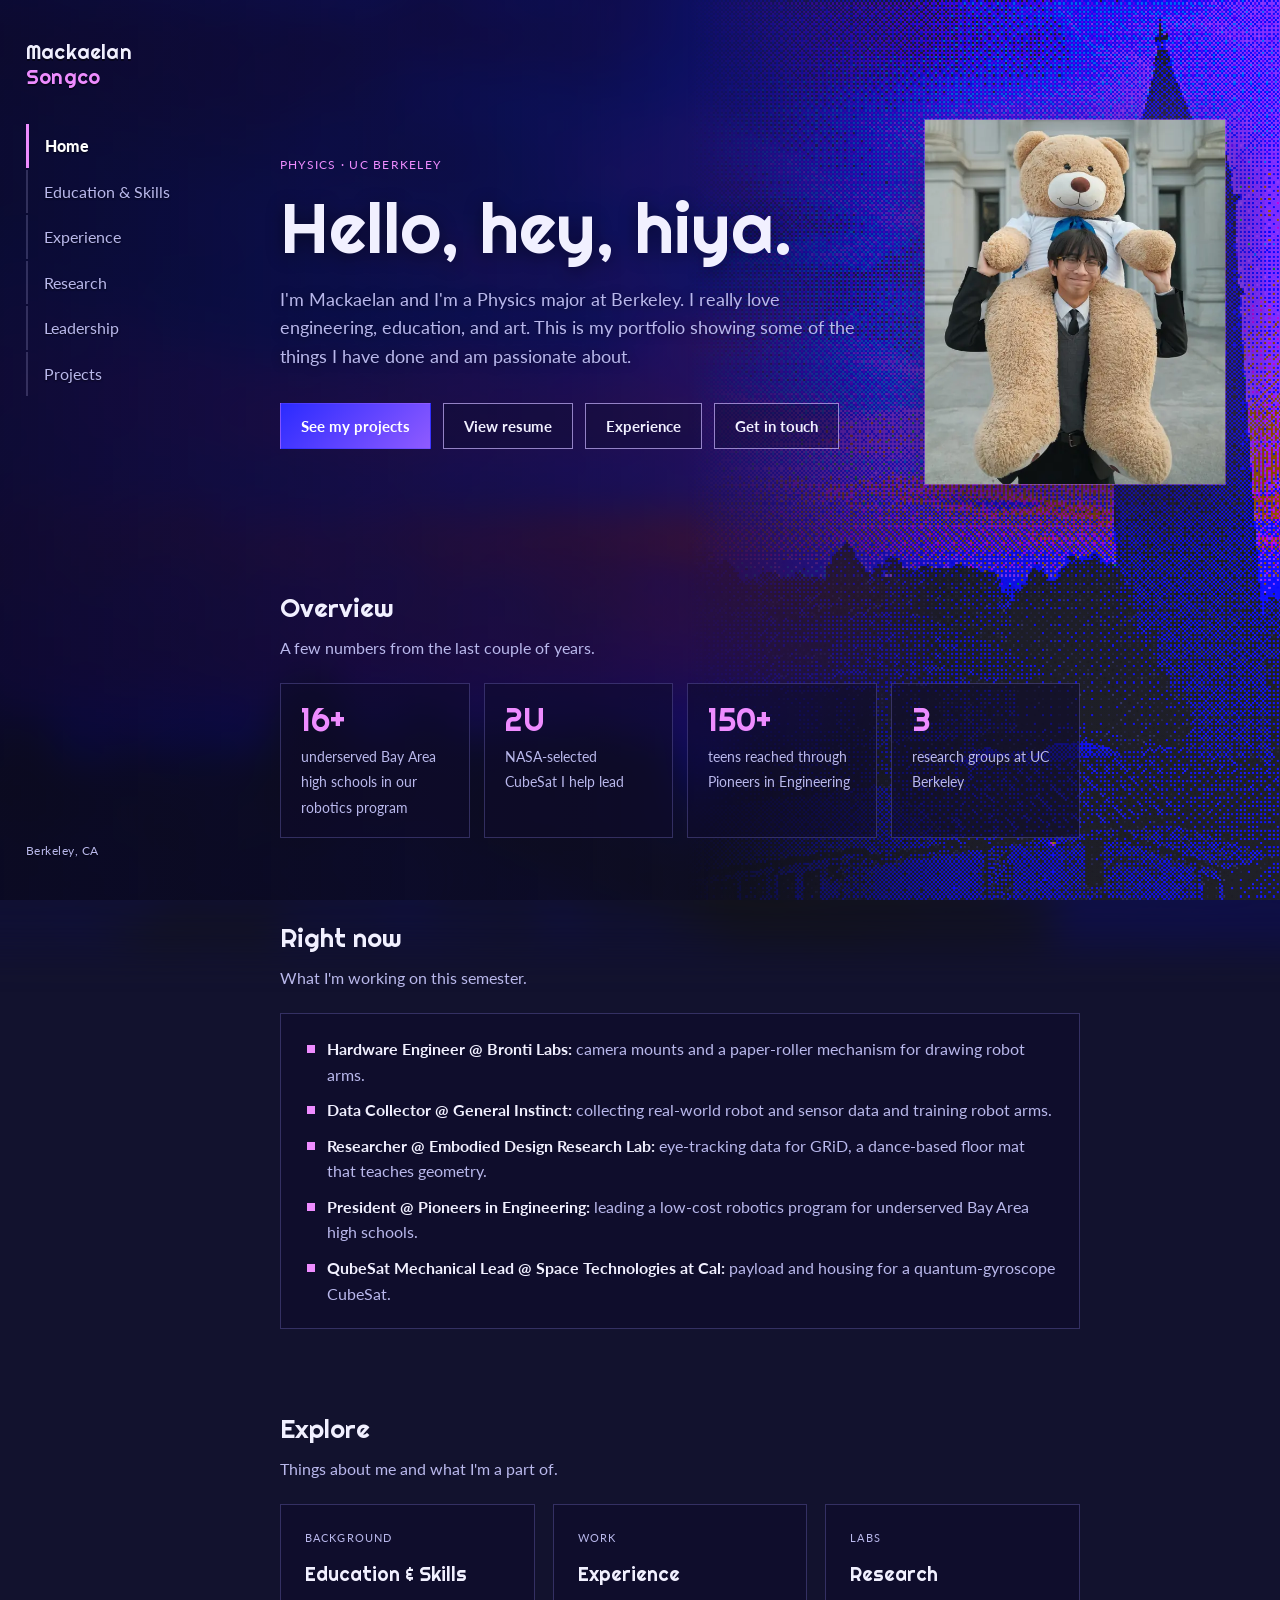
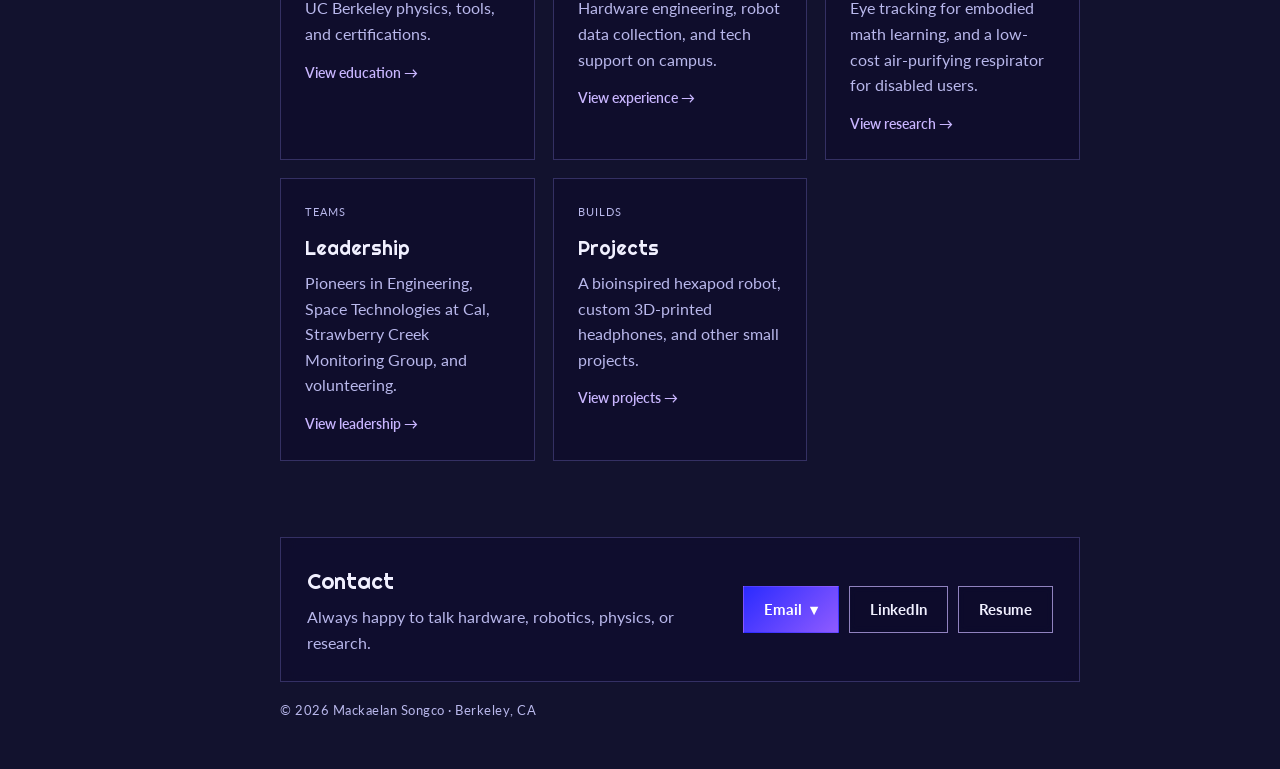
==== index.html @ 16d24477 "Update headings and content for clarity" ====
<!DOCTYPE html>
<html lang="en">
<head>
<meta charset="utf-8">
<meta name="viewport" content="width=device-width, initial-scale=1">
<link rel="icon" type="image/png" href="favicon.png">
<title>Mackaelan Songco · Physics @ UC Berkeley</title>
<meta name="description" content="Mackaelan Songco: physics student at UC Berkeley building robots, satellites, and sensors.">
<link rel="preconnect" href="https://fonts.googleapis.com">
<link rel="preconnect" href="https://fonts.gstatic.com" crossorigin>
<link href="https://fonts.googleapis.com/css2?family=Righteous&family=Lato:ital,wght@0,400;0,700;0,900;1,400&display=swap" rel="stylesheet">
<link rel="stylesheet" href="style.css">
</head>
<body>

<nav class="sidebar" aria-label="Main">
  <a class="brand" href="index.html">Mackaelan <span>Songco</span></a>
  <ul>
    <li><a href="index.html" aria-current="page">Home</a></li>
    <li><a href="education.html">Education & Skills</a></li>
    <li><a href="experience.html">Experience</a></li>
    <li><a href="research.html">Research</a></li>
    <li><a href="leadership.html">Leadership</a></li>
    <li><a href="projects.html">Projects</a></li>
  </ul>
  <p class="side-foot">Berkeley, CA</p>
</nav>

<div class="page">
<main>
  <header class="page-head hero">
    <div class="wrap hero-grid">
      <div class="hero-text">
      <p class="eyebrow">Physics · UC Berkeley</p>
      <h1>Hello, hey, hiya.</h1>
      <p class="lede">
        I'm Mackaelan and I'm a Physics major at Berkeley. I really love engineering, education, and art.
        This is my portfolio showing some of the things I have done and am passionate about.
      </p>
      <div class="btns">
        <a class="btn primary" href="projects.html">See my projects</a>
        <a class="btn" href="Mackaelan%20Songco%20Resume.pdf" data-open-resume>View resume</a>
        <a class="btn" href="experience.html">Experience</a>
        <a class="btn" href="#contact">Get in touch</a>
      </div>
      </div>
      <figure class="hero-photo"><img src="portrait.webp" alt="Mackaelan holding up a giant teddy bear on their shoulders in front of a campus building" width="560" height="680" onerror="this.parentElement.hidden = true"></figure>
    </div>
  </header>

  <section class="block">
    <div class="wrap">
      <h2>Overview</h2>
      <p class="sub">A few numbers from the last couple of years.</p>
      <div class="stats">
        <div class="stat"><b>16+</b><span>underserved Bay Area high schools in our robotics program</span></div>
        <div class="stat"><b>2U</b><span>NASA-selected CubeSat I help lead</span></div>
        <div class="stat"><b>150+</b><span>teens reached through Pioneers in Engineering</span></div>
        <div class="stat"><b>3</b><span>research groups at UC Berkeley</span></div>
      </div>
    </div>
  </section>

  <section class="block">
    <div class="wrap">
      <h2>Right now</h2>
      <p class="sub">What I'm working on this semester.</p>
      <div class="card now-box">
      <ul class="now">
        <li><strong>Hardware Engineer @ Bronti Labs:</strong> <span>camera mounts and a paper-roller mechanism for drawing robot arms.</span></li>
        <li><strong>Data Collector @ General Instinct:</strong> <span>collecting real-world robot and sensor data and training robot arms.</span></li>
        <li><strong>Researcher @ Embodied Design Research Lab:</strong> <span>eye-tracking data for GRiD, a dance-based floor mat that teaches geometry.</span></li>
        <li><strong>President @ Pioneers in Engineering:</strong> <span>leading a low-cost robotics program for underserved Bay Area high schools.</span></li>
        <li><strong>QubeSat Mechanical Lead @ Space Technologies at Cal:</strong> <span>payload and housing for a quantum-gyroscope CubeSat.</span></li>
      </ul>
      </div>
    </div>
  </section>

  <section class="block">
    <div class="wrap">
      <h2>Explore</h2>
      <p class="sub">Things about me and what I'm a part of.</p>
      <div class="grid">
        <a class="card" href="education.html">
          <p class="kicker">Background</p>
          <h3>Education &amp; Skills</h3>
          <p>UC Berkeley physics, tools, and certifications.</p>
          <span class="go">View education →</span>
        </a>
        <a class="card" href="experience.html">
          <p class="kicker">Work</p>
          <h3>Experience</h3>
          <p>Hardware engineering, robot data collection, and tech support on campus.</p>
          <span class="go">View experience →</span>
        </a>
        <a class="card" href="research.html">
          <p class="kicker">Labs</p>
          <h3>Research</h3>
          <p>Eye tracking for embodied math learning, and a low-cost air-purifying respirator for disabled users.</p>
          <span class="go">View research →</span>
        </a>
        <a class="card" href="leadership.html">
          <p class="kicker">Teams</p>
          <h3>Leadership</h3>
          <p>Pioneers in Engineering, Space Technologies at Cal, Strawberry Creek Monitoring Group, and volunteering.</p>
          <span class="go">View leadership →</span>
        </a>
        <a class="card" href="projects.html">
          <p class="kicker">Builds</p>
          <h3>Projects</h3>
          <p>A bioinspired hexapod robot, custom 3D-printed headphones, and other small projects.</p>
          <span class="go">View projects →</span>
        </a>
      </div>
    </div>
  </section>
</main>


<footer id="contact">
  <div class="wrap">
    <div class="card contact-card">
      <div>
        <h2>Contact</h2>
        <p class="sub">Always happy to talk hardware, robotics, physics, or research.</p>
      </div>
      <div class="links">
        <details class="email-box">
          <summary class="btn primary">Email</summary>
          <div class="email-list">
            <a href="mailto:mackaelansongco@berkeley.edu">mackaelansongco@berkeley.edu</a>
            <a href="mailto:mackaelansongco@gmail.com">mackaelansongco@gmail.com</a>
          </div>
        </details>
        <a class="btn" href="https://www.linkedin.com/in/mackaelan-songco-5a1137248/">LinkedIn</a>
        <a class="btn" href="Mackaelan%20Songco%20Resume.pdf" data-open-resume>Resume</a>
      </div>
    </div>
    <p class="small">© <span class="yr">2026</span> Mackaelan Songco · Berkeley, CA</p>
  </div>
</footer>
<script>
document.querySelectorAll('.yr').forEach(e => e.textContent = new Date().getFullYear());
document.addEventListener('click', e => { const d = document.querySelector('.email-box'); if (d && d.open && !d.contains(e.target)) d.open = false; });
</script>
<dialog class="project-dialog resume-dialog" id="dlg-resume" aria-labelledby="dlg-resume-title">
  <div class="resume-head">
    <h3 id="dlg-resume-title">Resume</h3>
    <div class="resume-actions">
      <a class="btn" href="Mackaelan%20Songco%20Resume.pdf" download>Download</a>
      <a class="btn" href="Mackaelan%20Songco%20Resume.pdf" target="_blank" rel="noopener">Open in new tab ↗</a>
    </div>
  </div>
  <button class="dlg-close" type="button" aria-label="Close">✕</button>
  <div class="resume-frame"><iframe title="Mackaelan Songco's resume" data-src="Mackaelan%20Songco%20Resume.pdf#view=FitH&amp;navpanes=0"></iframe></div>
</dialog>
<script>
(() => {
  const d = document.getElementById('dlg-resume'); if (!d) return;
  const frame = d.querySelector('iframe');
  const close = () => {
    if (!d.open || d.classList.contains('anim-out')) return;
    d.classList.remove('anim-in'); d.classList.add('anim-out');
    setTimeout(() => { d.classList.remove('anim-out'); d.close(); }, 250);
  };
  document.querySelectorAll('[data-open-resume]').forEach(btn => btn.addEventListener('click', e => {
    e.preventDefault();
    const r = btn.getBoundingClientRect();
    d.style.setProperty('--dx', `${r.left + r.width / 2 - innerWidth / 2}px`);
    d.style.setProperty('--dy', `${r.top + r.height / 2 - innerHeight / 2}px`);
    if (!frame.getAttribute('src')) frame.src = frame.dataset.src;
    d.classList.remove('anim-out'); d.classList.add('anim-in'); d.showModal();
  }));
  d.querySelector('.dlg-close').addEventListener('click', close);
  d.addEventListener('click', e => { if (e.target === d) close(); });
  d.addEventListener('cancel', e => { e.preventDefault(); close(); });
})();
</script>
</div>
<script src="cursor.js" defer></script>
</body>
</html>
---- style.css ----
/* Theme drawn from the dithered Campanile-at-dusk background:
   electric blue sky, violet haze, a thin magenta/orange sunset band, near-black silhouettes. */
:root {
  --night: #12122e;
  --ink: #f1f0ff;
  --ink-soft: #b9b8ec;
  --blue: #2b2bff;
  --sky: #2f8cff;
  --violet: #8f5bff;
  --magenta: #bb00dd;
  --sunset: #ee8cff;
  --glass: rgba(14, 12, 44, .58);
  --glass-strong: rgba(14, 12, 44, .78);
  --line: rgba(160, 150, 255, .26);
  --radius: 14px;
  --sidebar: 240px;
  --display: "Righteous", "Trebuchet MS", sans-serif;
  --sans: "Lato", -apple-system, BlinkMacSystemFont, "Segoe UI", Roboto, Helvetica, Arial, sans-serif;
  --pixel: var(--sans);
  --mono: var(--sans);
  color-scheme: dark;
}
* { box-sizing: border-box; }
html { scroll-behavior: smooth; }
body {
  margin: 0;
  font-family: var(--sans);
  color: var(--ink);
  background: var(--night);
  line-height: 1.6;
  -webkit-font-smoothing: antialiased;
  min-height: 100vh;
}

/* Fixed background, in three layers:
   1) html::before  – the image stretched to cover, blurred and dimmed, so wide screens stay on-theme
   2) body::before  – the full image at full height on the right, fading in from the left (whole tower + sunset visible)
   3) body::after   – a left-side shade so text stays readable */
html::before, body::before, body::after {
  content: ""; position: fixed; inset: 0; pointer-events: none;
}
html::before {
  z-index: -3;
  background: url("Background.png") center / cover no-repeat,
              linear-gradient(180deg, #3a1fd9 0%, #2424ff 45%, #7b3cff 62%, #c0398f 70%, #1c1c3a 78%, #14142e 100%);
  filter: blur(18px) brightness(.55) saturate(1.1);
  transform: scale(1.1);
}
body::before {
  z-index: -2;
  background: url("Background.png") right center / auto 100% no-repeat;
  image-rendering: pixelated;
  -webkit-mask-image: linear-gradient(90deg, transparent 0, transparent calc(100% - 100vh * .658), #000 calc(100% - 100vh * .658 + 260px));
          mask-image: linear-gradient(90deg, transparent 0, transparent calc(100% - 100vh * .658), #000 calc(100% - 100vh * .658 + 260px));
}
body::after {
  z-index: -1;
  background: linear-gradient(90deg, rgba(10, 9, 32, .82) 0%, rgba(10, 9, 32, .55) 45%, rgba(10, 9, 32, .12) 78%, rgba(10, 9, 32, 0) 100%);
}

a { color: #c9b6ff; text-underline-offset: 3px; }
a:hover { color: var(--sunset); }
::selection { background: var(--violet); color: #fff; }

/* ---------- Vertical, transparent sidebar ---------- */
.sidebar {
  position: fixed; top: 0; left: 0; bottom: 0; width: var(--sidebar);
  padding: 40px 26px 28px;
  display: flex; flex-direction: column; gap: 34px;
  background: transparent;
  z-index: 10;
}
.brand {
  font-family: var(--display); font-size: 1.25rem; line-height: 1.25; letter-spacing: .01em;
  color: var(--ink); text-decoration: none; text-shadow: 0 2px 0 rgba(0,0,0,.45);
}
.brand span { display: block; color: var(--sunset); }
.sidebar ul { list-style: none; margin: 0; padding: 0; display: flex; flex-direction: column; gap: 2px; }
.sidebar ul a {
  position: relative; display: block; padding: 9px 12px 9px 16px;
  color: var(--ink-soft); text-decoration: none; font-family: var(--sans); font-size: 1rem; font-weight: 400;
  border-left: 2px solid rgba(185, 184, 236, .22);
  transition: color .15s ease, border-color .15s ease, padding-left .15s ease;
  text-shadow: 0 1px 2px rgba(0,0,0,.6);
}
.sidebar ul a:hover { color: var(--ink); border-left-color: var(--violet); padding-left: 20px; }
.sidebar ul a[aria-current="page"] { color: #fff; border-left: 3px solid var(--sunset); font-weight: 900; }
.sidebar .side-foot { margin-top: auto; font-family: var(--pixel); font-size: .72rem; color: var(--ink-soft); letter-spacing: .04em; text-shadow: 0 1px 2px rgba(0,0,0,.6); }

.page { margin-left: var(--sidebar); }
.wrap { max-width: 880px; padding: 0 40px; }

@media (max-width: 860px) {
  .sidebar { position: static; width: auto; padding: 22px 20px 6px; gap: 14px; }
  .sidebar ul { flex-direction: row; overflow-x: auto; scrollbar-width: none; gap: 4px; }
  .sidebar ul::-webkit-scrollbar { display: none; }
  .sidebar ul a { white-space: nowrap; border-left: 0; border-bottom: 2px solid rgba(185, 184, 236, .22); padding: 6px 10px; }
  .sidebar ul a:hover { padding-left: 10px; border-bottom-color: var(--violet); }
  .sidebar ul a[aria-current="page"] { border-left: 0; border-bottom: 3px solid var(--sunset); }
  .sidebar .side-foot { display: none; }
  .brand span { display: inline; }
  .page { margin-left: 0; }
  .wrap { padding: 0 20px; }
  body::after { background: linear-gradient(180deg, rgba(10, 9, 32, .72), rgba(10, 9, 32, .5)); }
  body::before { -webkit-mask-image: none; mask-image: none; }
}

/* ---------- Headings ---------- */
.page-head { padding: 84px 0 36px; }
.eyebrow { font-family: var(--pixel); font-size: .78rem; letter-spacing: .1em; text-transform: uppercase; color: var(--sunset); margin: 0 0 14px; }
h1 { font-family: var(--display); font-weight: 400; font-size: clamp(2.3rem, 5.5vw, 3.6rem); line-height: 1.1; letter-spacing: 0; margin: 0 0 18px; text-shadow: 0 3px 18px rgba(0,0,0,.45); }
h2 { font-family: var(--display); font-weight: 400; font-size: 1.6rem; letter-spacing: 0; margin: 0 0 6px; }
.lede { font-size: 1.12rem; color: var(--ink-soft); max-width: 58ch; margin: 0; text-shadow: 0 1px 8px rgba(0,0,0,.5); }
.sub { color: var(--ink-soft); margin: 0 0 22px; }

.hero { padding: 120px 0 64px; }
.hero h1 { font-size: clamp(2.6rem, 6.5vw, 4.4rem); max-width: 14ch; }
.hero .lede { margin-bottom: 32px; }

/* ---------- Buttons ---------- */
.btns { display: flex; flex-wrap: wrap; gap: 12px; }
.btn {
  display: inline-block; padding: 10px 20px; border-radius: 999px;
  font-family: var(--sans); font-weight: 700; font-size: .95rem; text-decoration: none;
  border: 1.5px solid rgba(201, 182, 255, .7); color: var(--ink);
  background: rgba(14, 12, 44, .35); backdrop-filter: blur(4px);
  transition: background .15s ease, border-color .15s ease, color .15s ease;
}
.btn:hover { border-color: var(--sunset); color: #fff; background: rgba(238, 140, 255, .16); }
.btn.primary { background: linear-gradient(135deg, var(--blue), var(--violet)); border-color: transparent; color: #fff; }
.btn.primary:hover { background: linear-gradient(135deg, var(--violet), var(--magenta)); color: #fff; }

section.block { padding: 40px 0; }

/* ---------- Glass cards ---------- */
.grid { display: grid; gap: 18px; grid-template-columns: repeat(auto-fit, minmax(240px, 1fr)); }
.card, .entry, .stat, .courses li {
  background: var(--glass);
  border: 1px solid var(--line);
  border-radius: var(--radius);
  backdrop-filter: blur(8px) saturate(120%);
  -webkit-backdrop-filter: blur(8px) saturate(120%);
}
.card { padding: 24px; transition: transform .2s ease, border-color .2s ease, background .2s ease; }
a.card { display: block; color: inherit; text-decoration: none; }
a.card:hover { transform: translateY(-3px); border-color: rgba(238, 140, 255, .6); background: var(--glass-strong); color: inherit; }
a.card .go { color: #c9b6ff; font-weight: 600; font-size: .9rem; }
a.card:hover .go { color: var(--sunset); }
.card h3 { margin: 0 0 6px; font-family: var(--display); font-weight: 400; font-size: 1.2rem; }
.card p { margin: 0 0 12px; color: var(--ink-soft); }
.kicker { font-family: var(--pixel); font-size: .7rem; letter-spacing: .1em; text-transform: uppercase; color: var(--sky); margin: 0 0 10px; }

/* ---------- Entries ---------- */
.entries { display: grid; gap: 18px; }
.entry { padding: 24px 26px; border-left: 3px solid var(--violet); }
.entry:hover { border-left-color: var(--sunset); }
.entry-head { display: flex; flex-wrap: wrap; justify-content: space-between; gap: 4px 16px; align-items: baseline; }
.entry h3 { margin: 0; font-family: var(--display); font-weight: 400; font-size: 1.22rem; }
.entry h3 .org { font-family: var(--display); font-weight: 400; }
.entry .org { color: #c9b6ff; font-weight: 600; }
.entry .when { font-family: var(--mono); font-size: .78rem; color: var(--ink-soft); white-space: nowrap; }
.entry .where { font-size: .9rem; color: var(--ink-soft); margin: 2px 0 12px; }
.entry ul.points { margin: 0 0 14px; padding-left: 20px; }
.entry ul.points li { margin: 4px 0; }
.entry ul.points li::marker { color: var(--sunset); }
.badge { display: inline-block; font-family: var(--pixel); font-size: .62rem; letter-spacing: .06em; padding: 3px 8px; border-radius: 999px; background: var(--sunset); color: #1b0f2e; margin-left: 8px; vertical-align: middle; }
.tags { display: flex; flex-wrap: wrap; gap: 8px; list-style: none; padding: 0; margin: 0; }
.tags li { background: rgba(43, 43, 255, .28); border: 1px solid rgba(47, 140, 255, .35); color: var(--ink); font-size: .76rem; padding: 3px 10px; border-radius: 999px; }

/* ---------- Projects ---------- */
.project { display: grid; grid-template-columns: 1fr 1.2fr; gap: 26px; align-items: center; }
.project svg { width: 100%; height: auto; border-radius: 10px; display: block; image-rendering: pixelated; }
.project ul.points li::marker { color: var(--sunset); }
@media (max-width: 1100px) { .project { grid-template-columns: 1fr; } }

/* ---------- Lists ---------- */
.now { list-style: none; padding: 0; margin: 0; display: grid; gap: 10px; }
.now li { position: relative; padding-left: 22px; }
.now li::before { content: ""; position: absolute; left: 2px; top: .55em; width: 8px; height: 8px; background: var(--sunset); }
.now strong { color: var(--ink); }
.now span { color: var(--ink-soft); }
.now-box { padding: 22px 24px; }

.courses { list-style: none; padding: 0; margin: 0; display: grid; gap: 12px; }
.courses li { display: grid; grid-template-columns: 110px 1fr auto; gap: 16px; align-items: baseline; padding: 14px 20px; border-radius: var(--radius); }
.courses .code { font-family: var(--mono); color: var(--sunset); font-weight: 600; }
.courses .term { font-family: var(--mono); font-size: .78rem; color: var(--ink-soft); }
@media (max-width: 560px) { .courses li { grid-template-columns: 1fr; gap: 2px; } }

.stats { display: grid; grid-template-columns: repeat(auto-fit, minmax(150px, 1fr)); gap: 14px; }
.stat { padding: 18px 20px; }
.stat b { display: block; font-family: var(--display); font-weight: 400; font-size: 2rem; line-height: 1.15; color: var(--sunset); margin-bottom: 4px; }
.stat span { font-size: .86rem; color: var(--ink-soft); }

/* ---------- Next link ---------- */
.next { display: flex; justify-content: flex-end; padding: 4px 0 40px; }
.next a { font-family: var(--sans); font-weight: 700; text-decoration: none; }

/* ---------- Footer / contact ---------- */
footer { padding: 36px 0 48px; }
footer .wrap { display: grid; gap: 18px; }
footer .contact-card { padding: 26px; display: grid; grid-template-columns: 1fr auto; gap: 20px; align-items: center; }
footer h2 { font-size: 1.35rem; }
footer .sub { margin: 0; }
footer .links { display: flex; flex-wrap: wrap; gap: 10px; }
footer .small { color: var(--ink-soft); font-size: .8rem; margin: 0; font-family: var(--pixel); letter-spacing: .04em; }
@media (max-width: 1000px) { footer .contact-card { grid-template-columns: 1fr; } }

/* Email reveal */
.email-box { position: relative; }
.email-box summary { list-style: none; cursor: pointer; user-select: none; }
.email-box summary::-webkit-details-marker { display: none; }
.email-box summary::after { content: "▾"; display: inline-block; margin-left: 8px; transition: transform .2s ease; }
.email-box[open] summary::after { transform: rotate(180deg); }
.email-list {
  position: absolute; bottom: calc(100% + 8px); left: 0; z-index: 20;
  display: grid; gap: 4px; min-width: 280px;
  background: var(--glass-strong); border: 1px solid var(--line); border-radius: var(--radius);
  backdrop-filter: blur(10px); -webkit-backdrop-filter: blur(10px);
  padding: 10px; box-shadow: 0 12px 30px rgba(0,0,0,.4);
}
.email-list a { display: block; padding: 8px 12px; border-radius: 10px; text-decoration: none; font-weight: 500; color: var(--ink); }
.email-list a:hover { background: rgba(238, 140, 255, .18); color: #fff; }

/* ---------- Clickable projects + detail pop-up ---------- */
.project { cursor: pointer; }
.project:hover, .project:focus-visible { border-color: rgba(238, 140, 255, .6); background: var(--glass-strong); outline: none; }
.project .meta { font-family: var(--mono); font-size: .8rem; color: var(--ink-soft); margin: 0 0 10px; }
.project .go { display: inline-block; margin-top: 14px; color: #c9b6ff; font-weight: 700; font-size: .9rem; }
.project:hover .go, .project:focus-visible .go { color: var(--sunset); }

.project-dialog {
  width: min(960px, calc(100vw - 32px)); max-height: calc(100vh - 48px);
  padding: 0; border: 1px solid transparent; border-radius: 18px;
  background: rgba(14, 12, 44, .92); color: var(--ink);
  backdrop-filter: blur(14px); -webkit-backdrop-filter: blur(14px);
  box-shadow: 0 30px 80px rgba(0, 0, 0, .55);
  overflow: auto;
}
.project-dialog::backdrop { background: rgba(8, 6, 26, .7); backdrop-filter: blur(4px); }
.project-dialog[open] { display: grid; grid-template-columns: 1.15fr 1fr; }
/* Open: the window grows out of the card you clicked; content rises in after it. Close: it shrinks and fades. */
.project-dialog.anim-in { animation: dlg-in .45s cubic-bezier(.16, 1, .3, 1) both; }
.project-dialog.anim-in::backdrop { animation: bd-in .35s ease both; }
.project-dialog.anim-in .dlg-gallery { animation: dlg-rise .5s .08s cubic-bezier(.16, 1, .3, 1) both; }
.project-dialog.anim-in .dlg-body { animation: dlg-rise .5s .16s cubic-bezier(.16, 1, .3, 1) both; }
.project-dialog.anim-out { animation: dlg-out .24s cubic-bezier(.4, 0, 1, 1) both; }
.project-dialog.anim-out::backdrop { animation: bd-out .24s ease both; }
@keyframes dlg-in { from { opacity: 0; transform: translate(var(--dx, 0), var(--dy, 0)) scale(.55); } to { opacity: 1; transform: none; } }
@keyframes dlg-out { from { opacity: 1; transform: none; } to { opacity: 0; transform: translateY(14px) scale(.94); } }
@keyframes dlg-rise { from { opacity: 0; transform: translateY(14px); } to { opacity: 1; transform: none; } }
@keyframes bd-in { from { opacity: 0; } to { opacity: 1; } }
@keyframes bd-out { from { opacity: 1; } to { opacity: 0; } }
.project:active { transform: scale(.985); }
@media (prefers-reduced-motion: reduce) {
  .project-dialog.anim-in, .project-dialog.anim-out, .project-dialog.anim-in .dlg-gallery, .project-dialog.anim-in .dlg-body,
  .project-dialog.anim-in::backdrop, .project-dialog.anim-out::backdrop { animation-duration: .01ms; animation-delay: 0s; }
}
.dlg-close {
  position: absolute; top: 12px; right: 12px; z-index: 2; width: 36px; height: 36px; border-radius: 50%;
  border: 1px solid var(--line); background: rgba(14, 12, 44, .7); color: var(--ink); font-size: 1rem; cursor: pointer;
}
.dlg-close:hover { border-color: var(--sunset); color: var(--sunset); }
.dlg-gallery { padding: 20px; display: grid; gap: 12px; align-content: start; }
.dlg-main { border-radius: 12px; overflow: hidden; background: #0b0a24; aspect-ratio: 4 / 3; display: grid; place-items: center; }
.dlg-main img, .dlg-main svg { width: 100%; height: 100%; object-fit: cover; display: block; }
.dlg-main:has(> svg) { aspect-ratio: 360 / 220; }
.dlg-thumbs { display: grid; grid-template-columns: repeat(auto-fill, minmax(70px, 1fr)); gap: 8px; }
.dlg-thumbs button { padding: 0; border: 2px solid transparent; border-radius: 8px; overflow: hidden; cursor: pointer; background: none; aspect-ratio: 1; }
.dlg-thumbs button img { width: 100%; height: 100%; object-fit: cover; display: block; }
.dlg-thumbs button.on, .dlg-thumbs button:hover { border-color: var(--sunset); }
.dlg-body { padding: 28px 28px 28px 8px; }
.dlg-body h3 { font-family: var(--display); font-weight: 400; font-size: 1.7rem; margin: 0 0 12px; padding-right: 40px; }
.dlg-body h4 { font-family: var(--display); font-weight: 400; font-size: 1.05rem; color: #c9b6ff; margin: 20px 0 6px; }
.dlg-body .dlg-overview { color: var(--ink-soft); margin: 0; }
.dlg-body ul.points { margin: 0; padding-left: 20px; }
.dlg-body ul.points li { margin: 4px 0; }
.dlg-body ul.points li::marker { color: var(--sunset); }
@media (max-width: 760px) {
  .project-dialog[open] { grid-template-columns: 1fr; }
  .dlg-body { padding: 4px 22px 24px; }
}

/* Keep the page behind still while a project window is open */
html { scrollbar-gutter: stable; }
html:has(.project-dialog[open]) { overflow: hidden; }
.project-dialog { overscroll-behavior: contain; }

/* ---------- Resume viewer (opens like the project windows) ---------- */
.resume-dialog { width: min(920px, calc(100vw - 32px)); height: calc(100vh - 48px); }
.resume-dialog[open] { display: flex; flex-direction: column; }
.resume-head { display: flex; flex-wrap: wrap; align-items: center; justify-content: space-between; gap: 12px; padding: 16px 64px 14px 22px; }
.resume-head h3 { font-family: var(--display); font-weight: 400; font-size: 1.5rem; margin: 0; }
.resume-actions { display: flex; flex-wrap: wrap; gap: 8px; }
.resume-actions .btn { padding: 7px 14px; font-size: .85rem; }
.resume-frame { flex: 1; min-height: 0; padding: 0 16px 16px; }
.resume-frame iframe { width: 100%; height: 100%; border: 0; border-radius: 12px; background: #fff; display: block; }
.project-dialog.anim-in .resume-frame, .project-dialog.anim-in .resume-head { animation: dlg-rise .5s .1s cubic-bezier(.16, 1, .3, 1) both; }

/* ---------- Home hero photo ---------- */
.hero-grid { display: grid; grid-template-columns: minmax(0, 1fr) minmax(220px, 300px); gap: 44px; align-items: center; max-width: 1040px; }
.hero-grid .hero-text { min-width: 0; }
.hero-photo {
  margin: 0; border-radius: 22px; overflow: hidden; aspect-ratio: 560 / 680;
  box-shadow: 0 0 0 1px rgba(238, 140, 255, .35), 0 24px 60px rgba(0, 0, 0, .5), 0 0 70px rgba(143, 91, 255, .35);
  transition: transform .45s cubic-bezier(.16, 1, .3, 1);
}
.hero-photo:hover { transform: scale(1.02); }
.hero-photo img { width: 100%; height: 100%; object-fit: cover; display: block; }
@media (max-width: 1100px) { .hero-grid { grid-template-columns: minmax(0, 1fr) 240px; gap: 28px; } }
@media (max-width: 760px) {
  .hero-grid { grid-template-columns: 1fr; gap: 24px; }
  .hero-photo { order: -1; width: min(240px, 68%); }
}
.hero-grid:has(.hero-photo[hidden]) { grid-template-columns: 1fr; }

/* ---------- Role history + placeholders ---------- */
.roles { list-style: none; margin: 0 0 14px; padding: 10px 14px; border-radius: 10px; background: rgba(143, 91, 255, .1); display: grid; gap: 4px; }
.roles li { display: flex; justify-content: space-between; gap: 12px; flex-wrap: wrap; font-size: .92rem; }
.roles li span:first-child { font-weight: 700; }
.roles .when { font-family: var(--mono); font-size: .78rem; color: var(--ink-soft); }
.ph { color: var(--ink-soft); font-style: italic; opacity: .85; }

/* ---------- Square corners on every box (buttons and tags stay rounded) ---------- */
:root { --radius: 0; }
.card, .entry, .stat, .courses li, .contact-card, .roles,
.project svg, .hero-photo, .project-dialog, .dlg-main, .dlg-thumbs button,
.email-list, .email-list a, .resume-frame iframe { border-radius: 0; }
.btn, .tags li, .badge, .dlg-close { border-radius: 0; }

/* ---------- Smaller projects grid ---------- */
.small-grid { display: grid; grid-template-columns: repeat(auto-fit, minmax(220px, 1fr)); gap: 18px; }
.project.small { grid-template-columns: 1fr; gap: 14px; align-items: start; align-content: start; padding: 18px; }
.project.small svg { order: -1; }
.project.small h3 { font-size: 1.1rem; }
.project.small p { margin-bottom: 10px; }
.project.small .go { margin-top: 10px; }

/* ---------- Social media graphics gallery + lightbox ---------- */
.graphics { margin: 4px 0 16px; }
.graphics h4 { font-family: var(--display); font-weight: 400; font-size: 1rem; color: #c9b6ff; margin: 0 0 8px; }
.graphics-grid { display: grid; grid-template-columns: repeat(auto-fill, minmax(110px, 1fr)); gap: 8px; }
.graphics-grid button { padding: 0; border: 1px solid var(--line); background: none; cursor: zoom-in; aspect-ratio: 4 / 5; overflow: hidden; }
.graphics-grid button:hover { border-color: var(--sunset); }
.graphics-grid img { width: 100%; height: 100%; object-fit: cover; display: block; transition: transform .3s ease; }
.graphics-grid button:hover img { transform: scale(1.05); }
.lightbox { padding: 0; border: 0; background: transparent; overflow: visible; max-width: none; max-height: none; }
.lightbox::backdrop { background: rgba(8, 6, 26, .85); backdrop-filter: blur(4px); }
.lightbox[open] { animation: dlg-in .35s cubic-bezier(.16, 1, .3, 1) both; }
.lightbox img { display: block; max-width: min(1000px, 86vw); max-height: 86vh; width: auto; height: auto; }
.lightbox .dlg-close { top: -16px; right: -16px; }
.lb-nav {
  position: absolute; top: 50%; transform: translateY(-50%); width: 42px; height: 42px;
  border: 1px solid var(--line); background: rgba(14, 12, 44, .8); color: var(--ink); font-size: 1.6rem; line-height: 1; cursor: pointer;
}
.lb-nav:hover { border-color: var(--sunset); color: var(--sunset); }
.lb-prev { left: -58px; } .lb-next { right: -58px; }
.lightbox.single .lb-nav { display: none; }
@media (max-width: 760px) { .lb-prev { left: 6px; } .lb-next { right: 6px; } .lightbox .dlg-close { top: 6px; right: 6px; } }

/* ---------- Instagram post carousel (multi-image posts shown as an overlapping stack) ---------- */
.ig { margin: 6px 0 18px; }
.ig-head { display: flex; align-items: center; justify-content: space-between; gap: 12px; margin-bottom: 4px; }
.ig-head h4 { font-family: var(--display); font-weight: 400; font-size: 1rem; color: #c9b6ff; margin: 0; }
.ig-arrows { display: flex; gap: 6px; }
.ig-arrows button { width: 32px; height: 32px; border: 1px solid var(--line); background: rgba(14, 12, 44, .6); color: var(--ink); font-size: 1.3rem; line-height: 1; cursor: pointer; }
.ig-arrows button:hover { border-color: var(--sunset); color: var(--sunset); }
.ig-track {
  display: flex; gap: 30px; overflow-x: auto; scroll-snap-type: x mandatory; scroll-behavior: smooth;
  padding: 26px 30px 12px 2px; scrollbar-width: thin; scrollbar-color: rgba(143, 91, 255, .5) transparent;
}
.ig-post {
  position: relative; flex: 0 0 150px; aspect-ratio: 4 / 5; padding: 0; border: 0; background: none;
  cursor: zoom-in; scroll-snap-align: start;
}
.ig-post img {
  position: absolute; inset: 0; width: 100%; height: 100%; object-fit: cover; display: block;
  border: 1px solid var(--line); box-shadow: 0 8px 22px rgba(0, 0, 0, .45);
  transform: translate(calc(var(--k) * 9px), calc(var(--k) * -9px));
  filter: brightness(calc(1 - var(--k) * .18));
  transition: transform .35s cubic-bezier(.16, 1, .3, 1), filter .35s ease, border-color .2s ease;
}
.ig-post:hover img, .ig-post:focus-visible img { transform: translate(calc(var(--k) * 16px), calc(var(--k) * -14px)); border-color: rgba(238, 140, 255, .7); }
.ig-post:hover img[style*="--k:0"] { transform: translate(-3px, 3px); }
.ig-post:focus-visible { outline: 2px solid var(--sunset); outline-offset: 4px; }
.ig-badge {
  position: absolute; top: 6px; right: 6px; z-index: 5; padding: 2px 7px; font-size: .72rem; font-weight: 700;
  background: rgba(14, 12, 44, .8); color: #fff; border: 1px solid rgba(238, 140, 255, .5);
}
.lb-count { position: absolute; left: 0; right: 0; bottom: -34px; margin: 0; text-align: center; color: var(--ink-soft); font-size: .9rem; }
.entries > *, .entry, .ig { min-width: 0; }

/* ---------- Rotating Instagram belt ---------- */
.ig-track {
  overflow: hidden; scroll-snap-type: none; padding: 30px 0 18px; position: relative;
  cursor: grab; touch-action: pan-y; user-select: none;
  -webkit-mask-image: linear-gradient(90deg, transparent 0, #000 9%, #000 91%, transparent 100%);
          mask-image: linear-gradient(90deg, transparent 0, #000 9%, #000 91%, transparent 100%);
}
.ig-track.dragging { cursor: grabbing; }
.ig-belt { display: flex; gap: 30px; width: max-content; padding: 0 24px; will-change: transform; }
.ig-post { will-change: transform, opacity; transform-origin: 50% 50%; }

/* ---------- Custom cursor (mouse only) ---------- */
html.custom-cursor, html.custom-cursor * { cursor: none !important; }
html.custom-cursor:has(dialog[open]), html.custom-cursor:has(dialog[open]) * { cursor: auto !important; }
.cursor-dot, .cursor-ring { position: fixed; left: 0; top: 0; pointer-events: none; z-index: 2147483646; opacity: 0; transition: opacity .2s ease; }
html.cursor-on .cursor-dot, html.cursor-on .cursor-ring { opacity: 1; }
html:has(dialog[open]) .cursor-dot, html:has(dialog[open]) .cursor-ring { opacity: 0 !important; }
.cursor-dot::before { content: ""; position: absolute; width: 6px; height: 6px; left: -3px; top: -3px; background: var(--sunset); box-shadow: 0 0 10px rgba(238, 140, 255, .9); }
.cursor-ring::before {
  content: ""; position: absolute; width: 30px; height: 30px; left: -15px; top: -15px;
  border: 1.5px solid rgba(143, 91, 255, .9);
  transition: transform .28s cubic-bezier(.16, 1, .3, 1), border-color .2s ease, background .2s ease;
}
.cursor-ring.hover::before { transform: rotate(45deg) scale(1.3); border-color: var(--sunset); background: rgba(238, 140, 255, .1); }
.cursor-ring.down::before { transform: rotate(45deg) scale(.75); border-color: var(--sunset); }
.cursor-pixel { position: fixed; width: 5px; height: 5px; margin: -2px 0 0 -2px; pointer-events: none; z-index: 2147483645; animation: cursor-pixel .7s ease-out forwards; }
@keyframes cursor-pixel { from { opacity: .9; transform: none; } to { opacity: 0; transform: translate(var(--dx), var(--dy)) scale(.4); } }

/* ---------- Smoother post viewer ---------- */
.lightbox[open] { animation: dlg-in .5s cubic-bezier(.16, 1, .3, 1) both; }
.lightbox[open]::backdrop { animation: bd-in .4s ease both; }
.lightbox.anim-out { animation: dlg-out .23s cubic-bezier(.4, 0, 1, 1) both; }
.lightbox.anim-out::backdrop { animation: bd-out .23s ease both; }
.lightbox img { touch-action: pan-y; user-select: none; -webkit-user-drag: none; }
@media (prefers-reduced-motion: reduce) {
  .lightbox[open], .lightbox.anim-out, .lightbox[open]::backdrop, .lightbox.anim-out::backdrop { animation-duration: .01ms; }
}

/* ---------- Website preview (Strawberry Creek) ---------- */
.site-preview { display: block; margin: 14px 0 16px; max-width: 640px; border: 1px solid rgba(238, 140, 255, .28); background: rgba(10, 6, 30, .55); color: inherit; text-decoration: none; overflow: hidden; transition: transform .35s cubic-bezier(.16, 1, .3, 1), border-color .25s, box-shadow .35s; }
.site-preview:hover, .site-preview:focus-visible { transform: translateY(-3px); border-color: var(--sunset); box-shadow: 0 14px 40px rgba(187, 0, 221, .28); }
.sp-bar { display: flex; align-items: center; gap: 6px; padding: 8px 12px; border-bottom: 1px solid rgba(238, 140, 255, .2); background: rgba(255, 255, 255, .04); font-size: .8rem; }
.sp-bar i { width: 9px; height: 9px; background: rgba(238, 140, 255, .45); }
.sp-bar em { font-style: normal; margin-left: 8px; padding: 2px 10px; background: rgba(255, 255, 255, .06); color: rgba(255, 255, 255, .75); flex: 1; min-width: 0; overflow: hidden; text-overflow: ellipsis; white-space: nowrap; }
.sp-bar b { font-weight: 700; color: var(--sunset); white-space: nowrap; }
.sp-shot { position: relative; display: block; aspect-ratio: 16 / 10; overflow: hidden; }
.sp-shot img { position: absolute; inset: 0; z-index: 1; width: 100%; height: 100%; object-fit: cover; object-position: top; transition: transform .6s cubic-bezier(.16, 1, .3, 1); }
.site-preview:hover .sp-shot img { transform: scale(1.03); }
.sp-ph { position: absolute; inset: 0; display: flex; flex-direction: column; justify-content: flex-end; padding: 7% 8%; font-family: "Righteous", sans-serif; font-size: clamp(1.4rem, 4vw, 2.4rem); line-height: 1.05; color: #fff; background: linear-gradient(180deg, rgba(20, 60, 30, .35), rgba(8, 20, 14, .9)), radial-gradient(120% 90% at 70% 20%, #3f7a3a, #12301c 60%, #0a1810); }
.sp-ph small { font-family: "Lato", sans-serif; font-size: .8rem; letter-spacing: .12em; text-transform: uppercase; color: var(--sunset); margin-bottom: 10px; }
.points a { color: var(--sunset); }
@media (prefers-reduced-motion: reduce) { .site-preview, .sp-shot img { transition: none; } }

/* ---------- @pierobotics profile link ---------- */
.ig-head { flex-wrap: wrap; }
.ig-head h4 { flex: 1 1 220px; }
.ig-profile { display: inline-flex; align-items: center; gap: 10px; padding: 5px 14px 5px 5px; border: 1px solid rgba(238, 140, 255, .3); background: rgba(10, 6, 30, .5); color: #fff; text-decoration: none; transition: border-color .25s, background .25s, transform .3s cubic-bezier(.16, 1, .3, 1); }
.ig-profile img { width: 44px; height: 44px; display: block; transition: transform .45s cubic-bezier(.16, 1, .3, 1); }
.ig-profile span { display: flex; flex-direction: column; line-height: 1.2; }
.ig-profile b { font-size: .92rem; }
.ig-profile small { font-size: .74rem; color: var(--sunset); }
.ig-profile:hover, .ig-profile:focus-visible { border-color: var(--sunset); background: rgba(238, 140, 255, .14); transform: translateY(-2px); }
.ig-profile:hover img { transform: rotate(-12deg) scale(1.06); }
@media (prefers-reduced-motion: reduce) { .ig-profile, .ig-profile img { transition: none; } }

/* ---------- Page transitions ---------- */
/* Browsers with cross-page View Transitions: the sidebar and background stay put while the page content swaps. */
@view-transition { navigation: auto; }
.sidebar { view-transition-name: sidebar; }
main { view-transition-name: page; }
::view-transition-old(root), ::view-transition-new(root), ::view-transition-group(page) { animation: none; }
::view-transition-group(sidebar) { animation-duration: .3s; }
::view-transition-old(page) { animation: page-out .22s cubic-bezier(.4, 0, 1, 1) both; }
::view-transition-new(page) { animation: page-in .55s cubic-bezier(.16, 1, .3, 1) .06s both; }
@keyframes page-out { to { opacity: 0; transform: translateY(-14px); filter: blur(4px); } }
@keyframes page-in { from { opacity: 0; transform: translateY(22px); filter: blur(5px); } }
/* Other browsers: the same motion, driven by a small script in cursor.js. */
main.pt-in { animation: page-in .55s cubic-bezier(.16, 1, .3, 1) both; }
main.pt-out { animation: page-out .22s cubic-bezier(.4, 0, 1, 1) both; pointer-events: none; }
@media (prefers-reduced-motion: reduce) {
  @view-transition { navigation: none; }
  main.pt-in, main.pt-out { animation: none; }
}

/* ---------- PiE team photos ---------- */
.pie-photos { display: grid; grid-template-columns: 1fr 1fr; gap: 14px; margin: 6px 0 20px; }
.pie-photo { display: block; padding: 0; margin: 0; aspect-ratio: 16 / 10; overflow: hidden; border: 1px solid rgba(238, 140, 255, .28); background: rgba(10, 6, 30, .5); transition: border-color .25s, box-shadow .35s; }
.pie-photo img { display: block; width: 100%; height: 100%; object-fit: cover; transition: transform .6s cubic-bezier(.16, 1, .3, 1); }
.pie-photo:hover, .pie-photo:focus-visible { border-color: var(--sunset); box-shadow: 0 12px 34px rgba(187, 0, 221, .25); }
.pie-photo:hover img, .pie-photo:focus-visible img { transform: scale(1.04); }
@media (max-width: 560px) { .pie-photos { grid-template-columns: 1fr; } }
@media (prefers-reduced-motion: reduce) { .pie-photo img { transition: none; } }

.pie-photos.single { grid-template-columns: 1fr; max-width: 560px; }

/* Photo cards, captions and video in the project gallery */
.project.small .proj-shot { order: -1; width: 100%; height: auto; aspect-ratio: 360 / 220; object-fit: cover; display: block; border: 1px solid rgba(238, 140, 255, .22); }
.pie-photo { position: relative; }
.pie-photo .cap { position: absolute; left: 10px; bottom: 10px; padding: 4px 10px; background: rgba(10, 6, 30, .72); color: #fff; font-size: .78rem; font-weight: 700; letter-spacing: .04em; pointer-events: none; }
.dlg-main.is-video { position: relative; background: #000; }
.dlg-main.is-video video { position: absolute; inset: 0; width: 100%; height: 100%; object-fit: contain; display: block; }
.dlg-thumbs button.vid { position: relative; }
.dlg-thumbs button video { width: 100%; height: 100%; object-fit: cover; display: block; pointer-events: none; }
.dlg-thumbs button .play { position: absolute; inset: 0; display: grid; place-items: center; color: #fff; font-size: 1.1rem; text-shadow: 0 1px 6px rgba(0, 0, 0, .8); pointer-events: none; }
.dlg-main.is-video iframe { position: absolute; inset: 0; width: 100%; height: 100%; border: 0; display: block; }
a.pie-photo { color: inherit; text-decoration: none; }
.project > .proj-shot { width: 100%; height: auto; aspect-ratio: 360 / 220; object-fit: cover; border-radius: 10px; display: block; }
.pie-photos.three { grid-template-columns: repeat(3, 1fr); }
@media (max-width: 560px) { .pie-photos.three { grid-template-columns: 1fr; } }
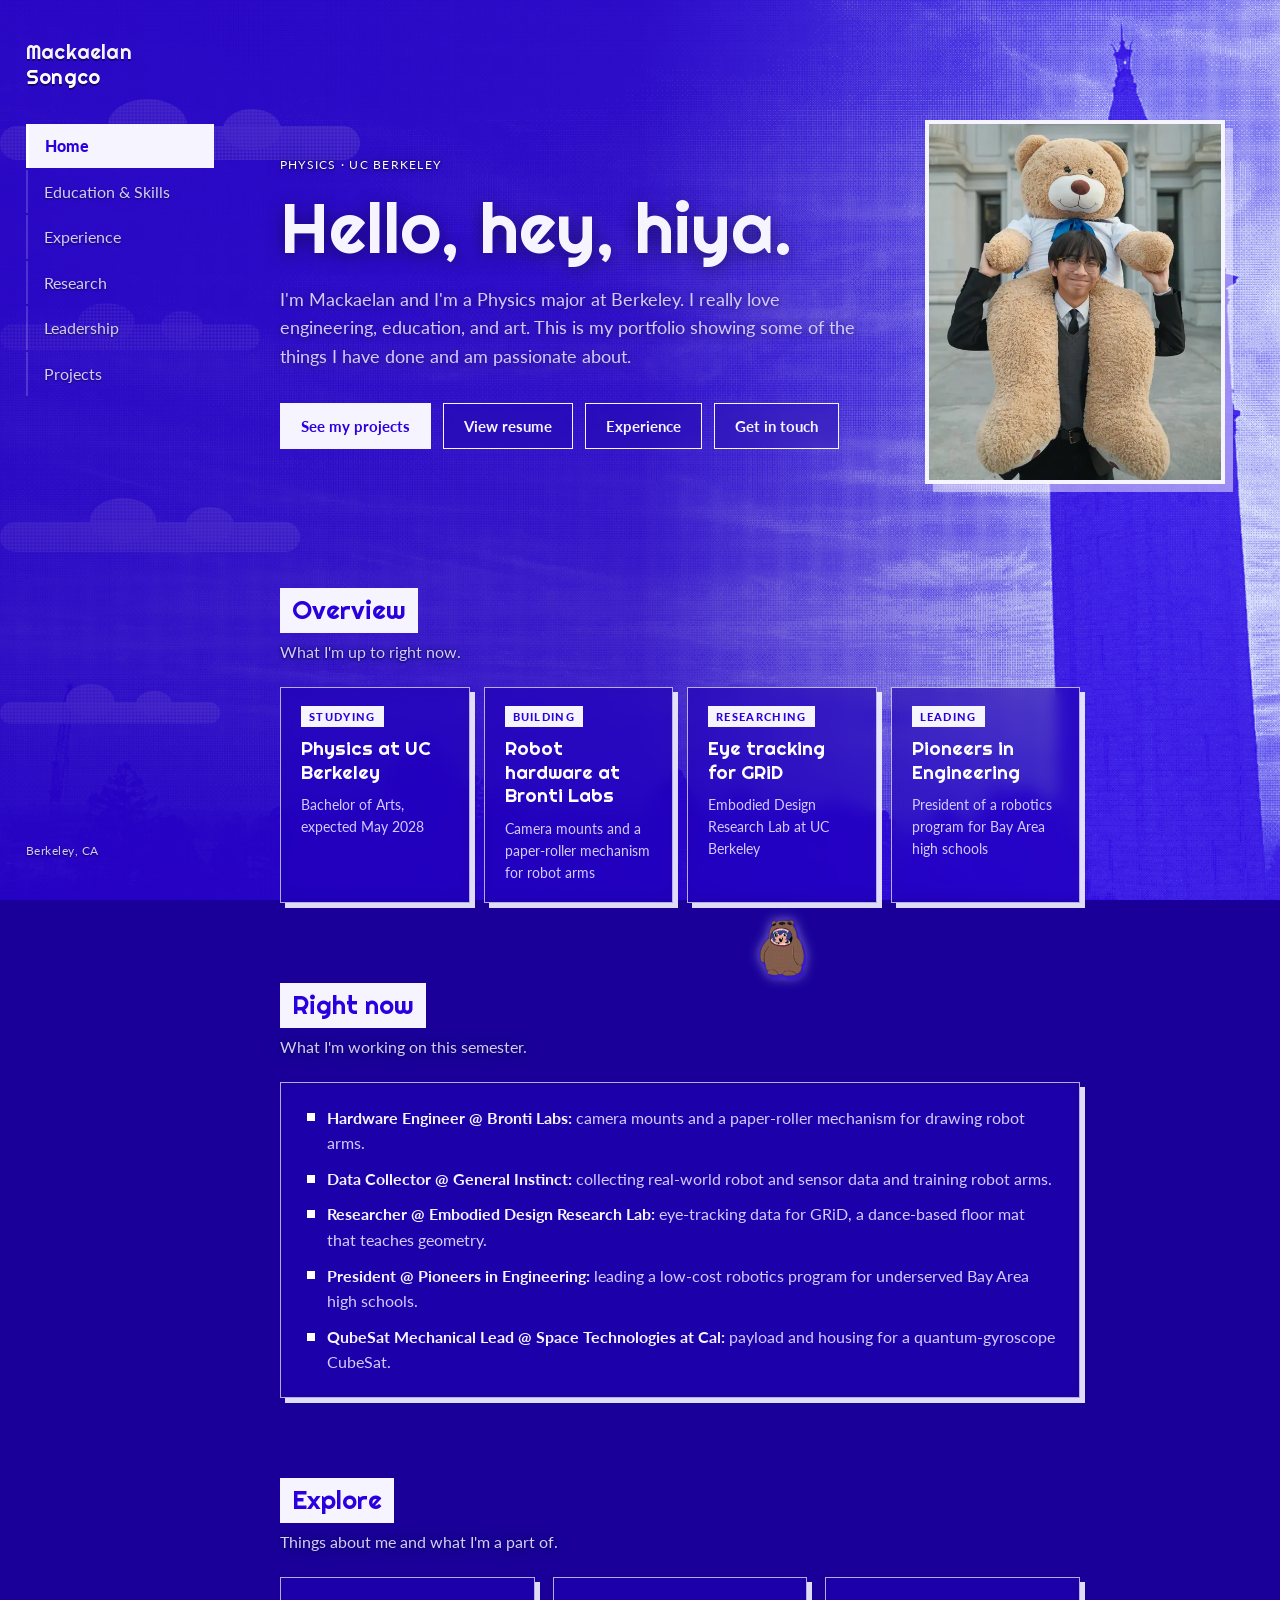
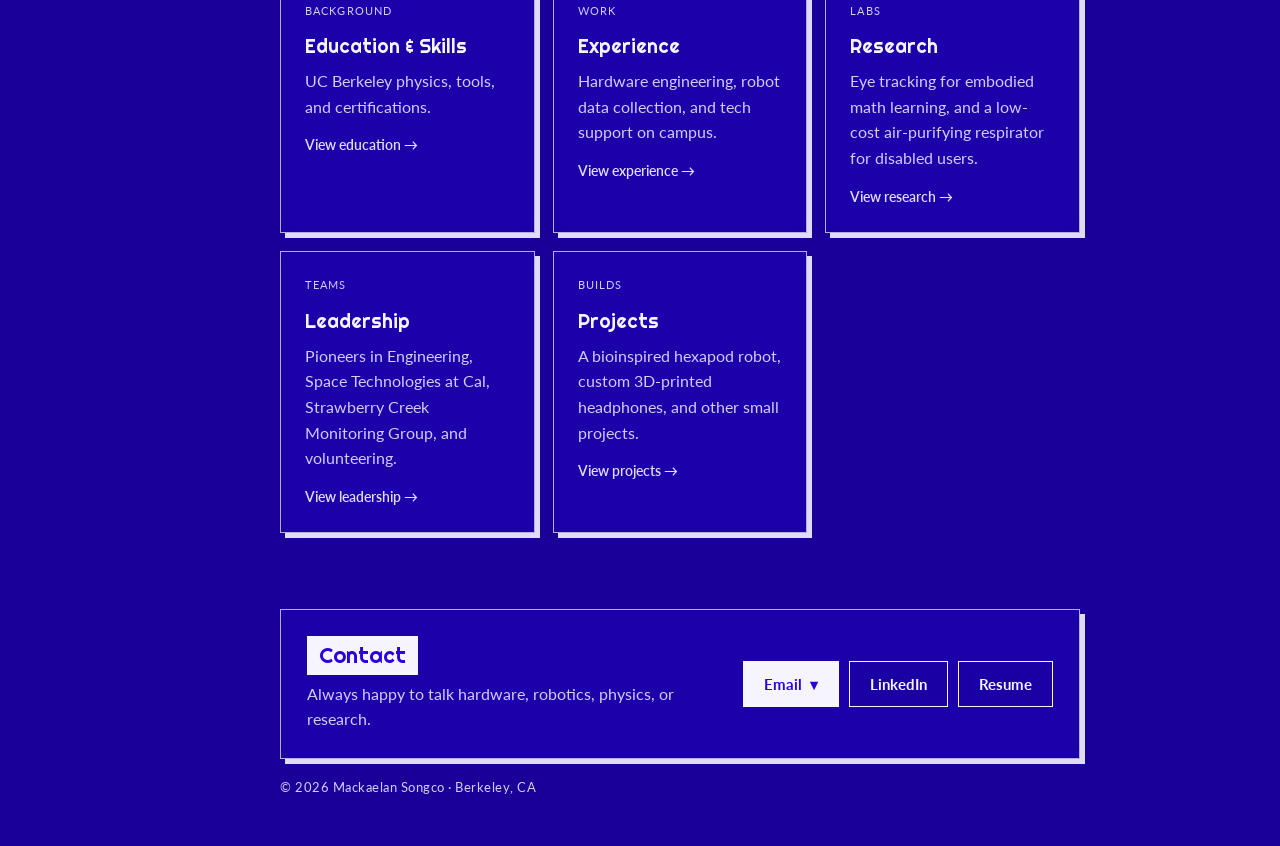
==== commit b1b5afaf: "Overview: what I am up to right now instead of numbers" ====
--- a/index.html
+++ b/index.html
@@ -51,12 +51,12 @@
   <section class="block">
     <div class="wrap">
       <h2>Overview</h2>
-      <p class="sub">A few numbers from the last couple of years.</p>
-      <div class="stats">
-        <div class="stat"><b>16+</b><span>underserved Bay Area high schools in our robotics program</span></div>
-        <div class="stat"><b>2U</b><span>NASA-selected CubeSat I help lead</span></div>
-        <div class="stat"><b>150+</b><span>teens reached through Pioneers in Engineering</span></div>
-        <div class="stat"><b>3</b><span>research groups at UC Berkeley</span></div>
+      <p class="sub">What I'm up to right now.</p>
+      <div class="stats now">
+        <div class="stat"><i class="now-k">Studying</i><b>Physics at UC Berkeley</b><span>Bachelor of Arts, expected May 2028</span></div>
+        <div class="stat"><i class="now-k">Building</i><b>Robot hardware at Bronti Labs</b><span>Camera mounts and a paper-roller mechanism for robot arms</span></div>
+        <div class="stat"><i class="now-k">Researching</i><b>Eye tracking for GRiD</b><span>Embodied Design Research Lab at UC Berkeley</span></div>
+        <div class="stat"><i class="now-k">Leading</i><b>Pioneers in Engineering</b><span>President of a robotics program for Bay Area high schools</span></div>
       </div>
     </div>
   </section>
--- a/style.css
+++ b/style.css
@@ -1,17 +1,16 @@
-/* Theme drawn from the dithered Campanile-at-dusk background:
-   electric blue sky, violet haze, a thin magenta/orange sunset band, near-black silhouettes. */
+/* Theme drawn from the 1-bit halftone Campanile: electric blue ink on lavender-white paper. */
 :root {
-  --night: #12122e;
-  --ink: #f1f0ff;
-  --ink-soft: #b9b8ec;
-  --blue: #2b2bff;
-  --sky: #2f8cff;
-  --violet: #8f5bff;
-  --magenta: #bb00dd;
-  --sunset: #ee8cff;
-  --glass: rgba(14, 12, 44, .58);
-  --glass-strong: rgba(14, 12, 44, .78);
-  --line: rgba(160, 150, 255, .26);
+  --night: #1a0099;
+  --ink: #f6f4ff;
+  --ink-soft: #d2ccff;
+  --blue: #2b00df;
+  --sky: #6d5cff;
+  --violet: #7a66ff;
+  --magenta: #2b00df;
+  --sunset: #ffffff;
+  --glass: rgba(30, 0, 165, .62);
+  --glass-strong: rgba(26, 0, 150, .86);
+  --line: rgba(246, 244, 255, .3);
   --radius: 14px;
   --sidebar: 240px;
   --display: "Righteous", "Trebuchet MS", sans-serif;
@@ -33,7 +32,7 @@
 }
 
 /* Fixed background, in three layers:
-   1) html::before  – the image stretched to cover, blurred and dimmed, so wide screens stay on-theme
+   1) html::before  – solid electric blue with a faint halftone dot grid
    2) body::before  – the full image at full height on the right, fading in from the left (whole tower + sunset visible)
    3) body::after   – a left-side shade so text stays readable */
 html::before, body::before, body::after {
@@ -41,10 +40,7 @@
 }
 html::before {
   z-index: -3;
-  background: url("Background.png") center / cover no-repeat,
-              linear-gradient(180deg, #3a1fd9 0%, #2424ff 45%, #7b3cff 62%, #c0398f 70%, #1c1c3a 78%, #14142e 100%);
-  filter: blur(18px) brightness(.55) saturate(1.1);
-  transform: scale(1.1);
+  background: radial-gradient(rgba(246, 244, 255, .16) 1px, transparent 1.6px) 0 0 / 6px 6px, #2b00df;
 }
 body::before {
   z-index: -2;
@@ -55,10 +51,10 @@
 }
 body::after {
   z-index: -1;
-  background: linear-gradient(90deg, rgba(10, 9, 32, .82) 0%, rgba(10, 9, 32, .55) 45%, rgba(10, 9, 32, .12) 78%, rgba(10, 9, 32, 0) 100%);
-}
-
-a { color: #c9b6ff; text-underline-offset: 3px; }
+  background: linear-gradient(90deg, rgba(36, 0, 190, .82) 0%, rgba(36, 0, 190, .55) 45%, rgba(36, 0, 190, .12) 78%, rgba(36, 0, 190, 0) 100%);
+}
+
+a { color: #e2ddff; text-underline-offset: 3px; }
 a:hover { color: var(--sunset); }
 ::selection { background: var(--violet); color: #fff; }
 
@@ -79,7 +75,7 @@
 .sidebar ul a {
   position: relative; display: block; padding: 9px 12px 9px 16px;
   color: var(--ink-soft); text-decoration: none; font-family: var(--sans); font-size: 1rem; font-weight: 400;
-  border-left: 2px solid rgba(185, 184, 236, .22);
+  border-left: 2px solid rgba(210, 204, 255, .22);
   transition: color .15s ease, border-color .15s ease, padding-left .15s ease;
   text-shadow: 0 1px 2px rgba(0,0,0,.6);
 }
@@ -94,14 +90,14 @@
   .sidebar { position: static; width: auto; padding: 22px 20px 6px; gap: 14px; }
   .sidebar ul { flex-direction: row; overflow-x: auto; scrollbar-width: none; gap: 4px; }
   .sidebar ul::-webkit-scrollbar { display: none; }
-  .sidebar ul a { white-space: nowrap; border-left: 0; border-bottom: 2px solid rgba(185, 184, 236, .22); padding: 6px 10px; }
+  .sidebar ul a { white-space: nowrap; border-left: 0; border-bottom: 2px solid rgba(210, 204, 255, .22); padding: 6px 10px; }
   .sidebar ul a:hover { padding-left: 10px; border-bottom-color: var(--violet); }
   .sidebar ul a[aria-current="page"] { border-left: 0; border-bottom: 3px solid var(--sunset); }
   .sidebar .side-foot { display: none; }
   .brand span { display: inline; }
   .page { margin-left: 0; }
   .wrap { padding: 0 20px; }
-  body::after { background: linear-gradient(180deg, rgba(10, 9, 32, .72), rgba(10, 9, 32, .5)); }
+  body::after { background: linear-gradient(180deg, rgba(36, 0, 190, .72), rgba(36, 0, 190, .5)); }
   body::before { -webkit-mask-image: none; mask-image: none; }
 }
 
@@ -122,11 +118,11 @@
 .btn {
   display: inline-block; padding: 10px 20px; border-radius: 999px;
   font-family: var(--sans); font-weight: 700; font-size: .95rem; text-decoration: none;
-  border: 1.5px solid rgba(201, 182, 255, .7); color: var(--ink);
-  background: rgba(14, 12, 44, .35); backdrop-filter: blur(4px);
+  border: 1.5px solid rgba(226, 221, 255, .7); color: var(--ink);
+  background: rgba(28, 0, 160, .35); backdrop-filter: blur(4px);
   transition: background .15s ease, border-color .15s ease, color .15s ease;
 }
-.btn:hover { border-color: var(--sunset); color: #fff; background: rgba(238, 140, 255, .16); }
+.btn:hover { border-color: var(--sunset); color: #fff; background: rgba(246, 244, 255, .16); }
 .btn.primary { background: linear-gradient(135deg, var(--blue), var(--violet)); border-color: transparent; color: #fff; }
 .btn.primary:hover { background: linear-gradient(135deg, var(--violet), var(--magenta)); color: #fff; }
 
@@ -143,8 +139,8 @@
 }
 .card { padding: 24px; transition: transform .2s ease, border-color .2s ease, background .2s ease; }
 a.card { display: block; color: inherit; text-decoration: none; }
-a.card:hover { transform: translateY(-3px); border-color: rgba(238, 140, 255, .6); background: var(--glass-strong); color: inherit; }
-a.card .go { color: #c9b6ff; font-weight: 600; font-size: .9rem; }
+a.card:hover { transform: translateY(-3px); border-color: rgba(246, 244, 255, .6); background: var(--glass-strong); color: inherit; }
+a.card .go { color: #e2ddff; font-weight: 600; font-size: .9rem; }
 a.card:hover .go { color: var(--sunset); }
 .card h3 { margin: 0 0 6px; font-family: var(--display); font-weight: 400; font-size: 1.2rem; }
 .card p { margin: 0 0 12px; color: var(--ink-soft); }
@@ -157,15 +153,15 @@
 .entry-head { display: flex; flex-wrap: wrap; justify-content: space-between; gap: 4px 16px; align-items: baseline; }
 .entry h3 { margin: 0; font-family: var(--display); font-weight: 400; font-size: 1.22rem; }
 .entry h3 .org { font-family: var(--display); font-weight: 400; }
-.entry .org { color: #c9b6ff; font-weight: 600; }
+.entry .org { color: #e2ddff; font-weight: 600; }
 .entry .when { font-family: var(--mono); font-size: .78rem; color: var(--ink-soft); white-space: nowrap; }
 .entry .where { font-size: .9rem; color: var(--ink-soft); margin: 2px 0 12px; }
 .entry ul.points { margin: 0 0 14px; padding-left: 20px; }
 .entry ul.points li { margin: 4px 0; }
 .entry ul.points li::marker { color: var(--sunset); }
-.badge { display: inline-block; font-family: var(--pixel); font-size: .62rem; letter-spacing: .06em; padding: 3px 8px; border-radius: 999px; background: var(--sunset); color: #1b0f2e; margin-left: 8px; vertical-align: middle; }
+.badge { display: inline-block; font-family: var(--pixel); font-size: .62rem; letter-spacing: .06em; padding: 3px 8px; border-radius: 999px; background: var(--sunset); color: #14006e; margin-left: 8px; vertical-align: middle; }
 .tags { display: flex; flex-wrap: wrap; gap: 8px; list-style: none; padding: 0; margin: 0; }
-.tags li { background: rgba(43, 43, 255, .28); border: 1px solid rgba(47, 140, 255, .35); color: var(--ink); font-size: .76rem; padding: 3px 10px; border-radius: 999px; }
+.tags li { background: rgba(43, 0, 223, .28); border: 1px solid rgba(109, 92, 255, .35); color: var(--ink); font-size: .76rem; padding: 3px 10px; border-radius: 999px; }
 
 /* ---------- Projects ---------- */
 .project { display: grid; grid-template-columns: 1fr 1.2fr; gap: 26px; align-items: center; }
@@ -220,24 +216,24 @@
   padding: 10px; box-shadow: 0 12px 30px rgba(0,0,0,.4);
 }
 .email-list a { display: block; padding: 8px 12px; border-radius: 10px; text-decoration: none; font-weight: 500; color: var(--ink); }
-.email-list a:hover { background: rgba(238, 140, 255, .18); color: #fff; }
+.email-list a:hover { background: rgba(246, 244, 255, .18); color: #fff; }
 
 /* ---------- Clickable projects + detail pop-up ---------- */
 .project { cursor: pointer; }
-.project:hover, .project:focus-visible { border-color: rgba(238, 140, 255, .6); background: var(--glass-strong); outline: none; }
+.project:hover, .project:focus-visible { border-color: rgba(246, 244, 255, .6); background: var(--glass-strong); outline: none; }
 .project .meta { font-family: var(--mono); font-size: .8rem; color: var(--ink-soft); margin: 0 0 10px; }
-.project .go { display: inline-block; margin-top: 14px; color: #c9b6ff; font-weight: 700; font-size: .9rem; }
+.project .go { display: inline-block; margin-top: 14px; color: #e2ddff; font-weight: 700; font-size: .9rem; }
 .project:hover .go, .project:focus-visible .go { color: var(--sunset); }
 
 .project-dialog {
   width: min(960px, calc(100vw - 32px)); max-height: calc(100vh - 48px);
   padding: 0; border: 1px solid transparent; border-radius: 18px;
-  background: rgba(14, 12, 44, .92); color: var(--ink);
+  background: rgba(28, 0, 160, .92); color: var(--ink);
   backdrop-filter: blur(14px); -webkit-backdrop-filter: blur(14px);
   box-shadow: 0 30px 80px rgba(0, 0, 0, .55);
   overflow: auto;
 }
-.project-dialog::backdrop { background: rgba(8, 6, 26, .7); backdrop-filter: blur(4px); }
+.project-dialog::backdrop { background: rgba(20, 0, 120, .7); backdrop-filter: blur(4px); }
 .project-dialog[open] { display: grid; grid-template-columns: 1.15fr 1fr; }
 /* Open: the window grows out of the card you clicked; content rises in after it. Close: it shrinks and fades. */
 .project-dialog.anim-in { animation: dlg-in .45s cubic-bezier(.16, 1, .3, 1) both; }
@@ -258,11 +254,11 @@
 }
 .dlg-close {
   position: absolute; top: 12px; right: 12px; z-index: 2; width: 36px; height: 36px; border-radius: 50%;
-  border: 1px solid var(--line); background: rgba(14, 12, 44, .7); color: var(--ink); font-size: 1rem; cursor: pointer;
+  border: 1px solid var(--line); background: rgba(28, 0, 160, .7); color: var(--ink); font-size: 1rem; cursor: pointer;
 }
 .dlg-close:hover { border-color: var(--sunset); color: var(--sunset); }
 .dlg-gallery { padding: 20px; display: grid; gap: 12px; align-content: start; }
-.dlg-main { border-radius: 12px; overflow: hidden; background: #0b0a24; aspect-ratio: 4 / 3; display: grid; place-items: center; }
+.dlg-main { border-radius: 12px; overflow: hidden; background: #12005c; aspect-ratio: 4 / 3; display: grid; place-items: center; }
 .dlg-main img, .dlg-main svg { width: 100%; height: 100%; object-fit: cover; display: block; }
 .dlg-main:has(> svg) { aspect-ratio: 360 / 220; }
 .dlg-thumbs { display: grid; grid-template-columns: repeat(auto-fill, minmax(70px, 1fr)); gap: 8px; }
@@ -271,7 +267,7 @@
 .dlg-thumbs button.on, .dlg-thumbs button:hover { border-color: var(--sunset); }
 .dlg-body { padding: 28px 28px 28px 8px; }
 .dlg-body h3 { font-family: var(--display); font-weight: 400; font-size: 1.7rem; margin: 0 0 12px; padding-right: 40px; }
-.dlg-body h4 { font-family: var(--display); font-weight: 400; font-size: 1.05rem; color: #c9b6ff; margin: 20px 0 6px; }
+.dlg-body h4 { font-family: var(--display); font-weight: 400; font-size: 1.05rem; color: #e2ddff; margin: 20px 0 6px; }
 .dlg-body .dlg-overview { color: var(--ink-soft); margin: 0; }
 .dlg-body ul.points { margin: 0; padding-left: 20px; }
 .dlg-body ul.points li { margin: 4px 0; }
@@ -302,7 +298,7 @@
 .hero-grid .hero-text { min-width: 0; }
 .hero-photo {
   margin: 0; border-radius: 22px; overflow: hidden; aspect-ratio: 560 / 680;
-  box-shadow: 0 0 0 1px rgba(238, 140, 255, .35), 0 24px 60px rgba(0, 0, 0, .5), 0 0 70px rgba(143, 91, 255, .35);
+  box-shadow: 0 0 0 1px rgba(246, 244, 255, .35), 0 24px 60px rgba(0, 0, 0, .5), 0 0 70px rgba(150, 136, 255, .35);
   transition: transform .45s cubic-bezier(.16, 1, .3, 1);
 }
 .hero-photo:hover { transform: scale(1.02); }
@@ -315,7 +311,7 @@
 .hero-grid:has(.hero-photo[hidden]) { grid-template-columns: 1fr; }
 
 /* ---------- Role history + placeholders ---------- */
-.roles { list-style: none; margin: 0 0 14px; padding: 10px 14px; border-radius: 10px; background: rgba(143, 91, 255, .1); display: grid; gap: 4px; }
+.roles { list-style: none; margin: 0 0 14px; padding: 10px 14px; border-radius: 10px; background: rgba(150, 136, 255, .1); display: grid; gap: 4px; }
 .roles li { display: flex; justify-content: space-between; gap: 12px; flex-wrap: wrap; font-size: .92rem; }
 .roles li span:first-child { font-weight: 700; }
 .roles .when { font-family: var(--mono); font-size: .78rem; color: var(--ink-soft); }
@@ -338,20 +334,20 @@
 
 /* ---------- Social media graphics gallery + lightbox ---------- */
 .graphics { margin: 4px 0 16px; }
-.graphics h4 { font-family: var(--display); font-weight: 400; font-size: 1rem; color: #c9b6ff; margin: 0 0 8px; }
+.graphics h4 { font-family: var(--display); font-weight: 400; font-size: 1rem; color: #e2ddff; margin: 0 0 8px; }
 .graphics-grid { display: grid; grid-template-columns: repeat(auto-fill, minmax(110px, 1fr)); gap: 8px; }
 .graphics-grid button { padding: 0; border: 1px solid var(--line); background: none; cursor: zoom-in; aspect-ratio: 4 / 5; overflow: hidden; }
 .graphics-grid button:hover { border-color: var(--sunset); }
 .graphics-grid img { width: 100%; height: 100%; object-fit: cover; display: block; transition: transform .3s ease; }
 .graphics-grid button:hover img { transform: scale(1.05); }
 .lightbox { padding: 0; border: 0; background: transparent; overflow: visible; max-width: none; max-height: none; }
-.lightbox::backdrop { background: rgba(8, 6, 26, .85); backdrop-filter: blur(4px); }
+.lightbox::backdrop { background: rgba(20, 0, 120, .85); backdrop-filter: blur(4px); }
 .lightbox[open] { animation: dlg-in .35s cubic-bezier(.16, 1, .3, 1) both; }
 .lightbox img { display: block; max-width: min(1000px, 86vw); max-height: 86vh; width: auto; height: auto; }
 .lightbox .dlg-close { top: -16px; right: -16px; }
 .lb-nav {
   position: absolute; top: 50%; transform: translateY(-50%); width: 42px; height: 42px;
-  border: 1px solid var(--line); background: rgba(14, 12, 44, .8); color: var(--ink); font-size: 1.6rem; line-height: 1; cursor: pointer;
+  border: 1px solid var(--line); background: rgba(28, 0, 160, .8); color: var(--ink); font-size: 1.6rem; line-height: 1; cursor: pointer;
 }
 .lb-nav:hover { border-color: var(--sunset); color: var(--sunset); }
 .lb-prev { left: -58px; } .lb-next { right: -58px; }
@@ -361,13 +357,13 @@
 /* ---------- Instagram post carousel (multi-image posts shown as an overlapping stack) ---------- */
 .ig { margin: 6px 0 18px; }
 .ig-head { display: flex; align-items: center; justify-content: space-between; gap: 12px; margin-bottom: 4px; }
-.ig-head h4 { font-family: var(--display); font-weight: 400; font-size: 1rem; color: #c9b6ff; margin: 0; }
+.ig-head h4 { font-family: var(--display); font-weight: 400; font-size: 1rem; color: #e2ddff; margin: 0; }
 .ig-arrows { display: flex; gap: 6px; }
-.ig-arrows button { width: 32px; height: 32px; border: 1px solid var(--line); background: rgba(14, 12, 44, .6); color: var(--ink); font-size: 1.3rem; line-height: 1; cursor: pointer; }
+.ig-arrows button { width: 32px; height: 32px; border: 1px solid var(--line); background: rgba(28, 0, 160, .6); color: var(--ink); font-size: 1.3rem; line-height: 1; cursor: pointer; }
 .ig-arrows button:hover { border-color: var(--sunset); color: var(--sunset); }
 .ig-track {
   display: flex; gap: 30px; overflow-x: auto; scroll-snap-type: x mandatory; scroll-behavior: smooth;
-  padding: 26px 30px 12px 2px; scrollbar-width: thin; scrollbar-color: rgba(143, 91, 255, .5) transparent;
+  padding: 26px 30px 12px 2px; scrollbar-width: thin; scrollbar-color: rgba(150, 136, 255, .5) transparent;
 }
 .ig-post {
   position: relative; flex: 0 0 150px; aspect-ratio: 4 / 5; padding: 0; border: 0; background: none;
@@ -380,12 +376,12 @@
   filter: brightness(calc(1 - var(--k) * .18));
   transition: transform .35s cubic-bezier(.16, 1, .3, 1), filter .35s ease, border-color .2s ease;
 }
-.ig-post:hover img, .ig-post:focus-visible img { transform: translate(calc(var(--k) * 16px), calc(var(--k) * -14px)); border-color: rgba(238, 140, 255, .7); }
+.ig-post:hover img, .ig-post:focus-visible img { transform: translate(calc(var(--k) * 16px), calc(var(--k) * -14px)); border-color: rgba(246, 244, 255, .7); }
 .ig-post:hover img[style*="--k:0"] { transform: translate(-3px, 3px); }
 .ig-post:focus-visible { outline: 2px solid var(--sunset); outline-offset: 4px; }
 .ig-badge {
   position: absolute; top: 6px; right: 6px; z-index: 5; padding: 2px 7px; font-size: .72rem; font-weight: 700;
-  background: rgba(14, 12, 44, .8); color: #fff; border: 1px solid rgba(238, 140, 255, .5);
+  background: rgba(28, 0, 160, .8); color: #fff; border: 1px solid rgba(246, 244, 255, .5);
 }
 .lb-count { position: absolute; left: 0; right: 0; bottom: -34px; margin: 0; text-align: center; color: var(--ink-soft); font-size: .9rem; }
 .entries > *, .entry, .ig { min-width: 0; }
@@ -407,13 +403,13 @@
 .cursor-dot, .cursor-ring { position: fixed; left: 0; top: 0; pointer-events: none; z-index: 2147483646; opacity: 0; transition: opacity .2s ease; }
 html.cursor-on .cursor-dot, html.cursor-on .cursor-ring { opacity: 1; }
 html:has(dialog[open]) .cursor-dot, html:has(dialog[open]) .cursor-ring { opacity: 0 !important; }
-.cursor-dot::before { content: ""; position: absolute; width: 6px; height: 6px; left: -3px; top: -3px; background: var(--sunset); box-shadow: 0 0 10px rgba(238, 140, 255, .9); }
+.cursor-dot::before { content: ""; position: absolute; width: 6px; height: 6px; left: -3px; top: -3px; background: var(--sunset); box-shadow: 0 0 10px rgba(246, 244, 255, .9); }
 .cursor-ring::before {
   content: ""; position: absolute; width: 30px; height: 30px; left: -15px; top: -15px;
-  border: 1.5px solid rgba(143, 91, 255, .9);
+  border: 1.5px solid rgba(150, 136, 255, .9);
   transition: transform .28s cubic-bezier(.16, 1, .3, 1), border-color .2s ease, background .2s ease;
 }
-.cursor-ring.hover::before { transform: rotate(45deg) scale(1.3); border-color: var(--sunset); background: rgba(238, 140, 255, .1); }
+.cursor-ring.hover::before { transform: rotate(45deg) scale(1.3); border-color: var(--sunset); background: rgba(246, 244, 255, .1); }
 .cursor-ring.down::before { transform: rotate(45deg) scale(.75); border-color: var(--sunset); }
 .cursor-pixel { position: fixed; width: 5px; height: 5px; margin: -2px 0 0 -2px; pointer-events: none; z-index: 2147483645; animation: cursor-pixel .7s ease-out forwards; }
 @keyframes cursor-pixel { from { opacity: .9; transform: none; } to { opacity: 0; transform: translate(var(--dx), var(--dy)) scale(.4); } }
@@ -429,10 +425,10 @@
 }
 
 /* ---------- Website preview (Strawberry Creek) ---------- */
-.site-preview { display: block; margin: 14px 0 16px; max-width: 640px; border: 1px solid rgba(238, 140, 255, .28); background: rgba(10, 6, 30, .55); color: inherit; text-decoration: none; overflow: hidden; transition: transform .35s cubic-bezier(.16, 1, .3, 1), border-color .25s, box-shadow .35s; }
-.site-preview:hover, .site-preview:focus-visible { transform: translateY(-3px); border-color: var(--sunset); box-shadow: 0 14px 40px rgba(187, 0, 221, .28); }
-.sp-bar { display: flex; align-items: center; gap: 6px; padding: 8px 12px; border-bottom: 1px solid rgba(238, 140, 255, .2); background: rgba(255, 255, 255, .04); font-size: .8rem; }
-.sp-bar i { width: 9px; height: 9px; background: rgba(238, 140, 255, .45); }
+.site-preview { display: block; margin: 14px 0 16px; max-width: 640px; border: 1px solid rgba(246, 244, 255, .28); background: rgba(24, 0, 140, .55); color: inherit; text-decoration: none; overflow: hidden; transition: transform .35s cubic-bezier(.16, 1, .3, 1), border-color .25s, box-shadow .35s; }
+.site-preview:hover, .site-preview:focus-visible { transform: translateY(-3px); border-color: var(--sunset); box-shadow: 0 14px 40px rgba(43, 0, 223, .28); }
+.sp-bar { display: flex; align-items: center; gap: 6px; padding: 8px 12px; border-bottom: 1px solid rgba(246, 244, 255, .2); background: rgba(255, 255, 255, .04); font-size: .8rem; }
+.sp-bar i { width: 9px; height: 9px; background: rgba(246, 244, 255, .45); }
 .sp-bar em { font-style: normal; margin-left: 8px; padding: 2px 10px; background: rgba(255, 255, 255, .06); color: rgba(255, 255, 255, .75); flex: 1; min-width: 0; overflow: hidden; text-overflow: ellipsis; white-space: nowrap; }
 .sp-bar b { font-weight: 700; color: var(--sunset); white-space: nowrap; }
 .sp-shot { position: relative; display: block; aspect-ratio: 16 / 10; overflow: hidden; }
@@ -446,39 +442,37 @@
 /* ---------- @pierobotics profile link ---------- */
 .ig-head { flex-wrap: wrap; }
 .ig-head h4 { flex: 1 1 220px; }
-.ig-profile { display: inline-flex; align-items: center; gap: 10px; padding: 5px 14px 5px 5px; border: 1px solid rgba(238, 140, 255, .3); background: rgba(10, 6, 30, .5); color: #fff; text-decoration: none; transition: border-color .25s, background .25s, transform .3s cubic-bezier(.16, 1, .3, 1); }
+.ig-profile { display: inline-flex; align-items: center; gap: 10px; padding: 5px 14px 5px 5px; border: 1px solid rgba(246, 244, 255, .3); background: rgba(24, 0, 140, .5); color: #fff; text-decoration: none; transition: border-color .25s, background .25s, transform .3s cubic-bezier(.16, 1, .3, 1); }
 .ig-profile img { width: 44px; height: 44px; display: block; transition: transform .45s cubic-bezier(.16, 1, .3, 1); }
 .ig-profile span { display: flex; flex-direction: column; line-height: 1.2; }
 .ig-profile b { font-size: .92rem; }
 .ig-profile small { font-size: .74rem; color: var(--sunset); }
-.ig-profile:hover, .ig-profile:focus-visible { border-color: var(--sunset); background: rgba(238, 140, 255, .14); transform: translateY(-2px); }
+.ig-profile:hover, .ig-profile:focus-visible { border-color: var(--sunset); background: rgba(246, 244, 255, .14); transform: translateY(-2px); }
 .ig-profile:hover img { transform: rotate(-12deg) scale(1.06); }
 @media (prefers-reduced-motion: reduce) { .ig-profile, .ig-profile img { transition: none; } }
 
 /* ---------- Page transitions ---------- */
-/* Browsers with cross-page View Transitions: the sidebar and background stay put while the page content swaps. */
-@view-transition { navigation: auto; }
-.sidebar { view-transition-name: sidebar; }
-main { view-transition-name: page; }
-::view-transition-old(root), ::view-transition-new(root), ::view-transition-group(page) { animation: none; }
-::view-transition-group(sidebar) { animation-duration: .3s; }
-::view-transition-old(page) { animation: page-out .22s cubic-bezier(.4, 0, 1, 1) both; }
-::view-transition-new(page) { animation: page-in .55s cubic-bezier(.16, 1, .3, 1) .06s both; }
-@keyframes page-out { to { opacity: 0; transform: translateY(-14px); filter: blur(4px); } }
-@keyframes page-in { from { opacity: 0; transform: translateY(22px); filter: blur(5px); } }
-/* Other browsers: the same motion, driven by a small script in cursor.js. */
-main.pt-in { animation: page-in .55s cubic-bezier(.16, 1, .3, 1) both; }
-main.pt-out { animation: page-out .22s cubic-bezier(.4, 0, 1, 1) both; pointer-events: none; }
-@media (prefers-reduced-motion: reduce) {
-  @view-transition { navigation: none; }
-  main.pt-in, main.pt-out { animation: none; }
-}
+/* Page transition: a violet band and then a pink band wipe across the content area
+   (the sidebar stays put). Arriving pages start covered and wipe open; cursor.js covers
+   the page again before leaving for another page of the site. */
+main::before, main::after {
+  content: ""; position: fixed; top: 0; bottom: 0; left: var(--sidebar); right: 0;
+  z-index: 9; pointer-events: none; clip-path: inset(0 0 0 100%);
+}
+main::before { background: var(--violet); animation: wipe-off .45s cubic-bezier(.7, 0, .3, 1) .08s both; }
+main::after { background: var(--sunset); animation: wipe-off .45s cubic-bezier(.7, 0, .3, 1) both; }
+html.wipe-out main::before { animation: wipe-on .38s cubic-bezier(.7, 0, .3, 1) both; }
+html.wipe-out main::after { animation: wipe-on .38s cubic-bezier(.7, 0, .3, 1) .07s both; }
+@keyframes wipe-on { from { clip-path: inset(0 100% 0 0); } to { clip-path: inset(0); } }
+@keyframes wipe-off { from { clip-path: inset(0); } to { clip-path: inset(0 0 0 100%); } }
+@media (max-width: 860px) { main::before, main::after { left: 0; } }
+@media (prefers-reduced-motion: reduce) { main::before, main::after { display: none; } }
 
 /* ---------- PiE team photos ---------- */
 .pie-photos { display: grid; grid-template-columns: 1fr 1fr; gap: 14px; margin: 6px 0 20px; }
-.pie-photo { display: block; padding: 0; margin: 0; aspect-ratio: 16 / 10; overflow: hidden; border: 1px solid rgba(238, 140, 255, .28); background: rgba(10, 6, 30, .5); transition: border-color .25s, box-shadow .35s; }
+.pie-photo { display: block; padding: 0; margin: 0; aspect-ratio: 16 / 10; overflow: hidden; border: 1px solid rgba(246, 244, 255, .28); background: rgba(24, 0, 140, .5); transition: border-color .25s, box-shadow .35s; }
 .pie-photo img { display: block; width: 100%; height: 100%; object-fit: cover; transition: transform .6s cubic-bezier(.16, 1, .3, 1); }
-.pie-photo:hover, .pie-photo:focus-visible { border-color: var(--sunset); box-shadow: 0 12px 34px rgba(187, 0, 221, .25); }
+.pie-photo:hover, .pie-photo:focus-visible { border-color: var(--sunset); box-shadow: 0 12px 34px rgba(43, 0, 223, .25); }
 .pie-photo:hover img, .pie-photo:focus-visible img { transform: scale(1.04); }
 @media (max-width: 560px) { .pie-photos { grid-template-columns: 1fr; } }
 @media (prefers-reduced-motion: reduce) { .pie-photo img { transition: none; } }
@@ -486,9 +480,9 @@
 .pie-photos.single { grid-template-columns: 1fr; max-width: 560px; }
 
 /* Photo cards, captions and video in the project gallery */
-.project.small .proj-shot { order: -1; width: 100%; height: auto; aspect-ratio: 360 / 220; object-fit: cover; display: block; border: 1px solid rgba(238, 140, 255, .22); }
+.project.small .proj-shot { order: -1; width: 100%; height: auto; aspect-ratio: 360 / 220; object-fit: cover; display: block; border: 1px solid rgba(246, 244, 255, .22); }
 .pie-photo { position: relative; }
-.pie-photo .cap { position: absolute; left: 10px; bottom: 10px; padding: 4px 10px; background: rgba(10, 6, 30, .72); color: #fff; font-size: .78rem; font-weight: 700; letter-spacing: .04em; pointer-events: none; }
+.pie-photo .cap { position: absolute; left: 10px; bottom: 10px; padding: 4px 10px; background: rgba(24, 0, 140, .72); color: #fff; font-size: .78rem; font-weight: 700; letter-spacing: .04em; pointer-events: none; }
 .dlg-main.is-video { position: relative; background: #000; }
 .dlg-main.is-video video { position: absolute; inset: 0; width: 100%; height: 100%; object-fit: contain; display: block; }
 .dlg-thumbs button.vid { position: relative; }
@@ -499,3 +493,171 @@
 .project > .proj-shot { width: 100%; height: auto; aspect-ratio: 360 / 220; object-fit: cover; border-radius: 10px; display: block; }
 .pie-photos.three { grid-template-columns: repeat(3, 1fr); }
 @media (max-width: 560px) { .pie-photos.three { grid-template-columns: 1fr; } }
+
+/* ---------- Box select: drag a rectangle to highlight just the words inside it (cursor.js) ---------- */
+.select-box { position: absolute; z-index: 2147483640; pointer-events: none; border: 1px solid var(--sunset); background: rgba(246, 244, 255, .12); }
+::highlight(box-select) { background-color: var(--violet); color: #fff; }
+html.box-selecting, html.box-selecting * { user-select: none !important; -webkit-user-select: none !important; }
+
+
+/* ---------- More white for contrast (blue ink on white paper) ---------- */
+body::after { background: linear-gradient(90deg, rgba(36, 0, 190, .8) 0%, rgba(36, 0, 190, .5) 40%, rgba(36, 0, 190, .06) 66%, rgba(36, 0, 190, 0) 80%); }
+.card, .entry, .stat, .courses li, .contact-card { border: 1.5px solid rgba(246, 244, 255, .7); box-shadow: 5px 5px 0 rgba(246, 244, 255, .9); }
+a.card:hover { border-color: #fff; box-shadow: 8px 8px 0 #fff; }
+.btn.primary { background: #f6f4ff; color: #2b00df; border: 1.5px solid #f6f4ff; }
+.btn.primary:hover { background: #2b00df; color: #fff; border-color: #fff; }
+.btn { border-color: #f6f4ff; }
+.tags li { background: #f6f4ff; color: #2b00df; border-color: #f6f4ff; font-weight: 700; }
+.kicker { color: #fff; }
+.sidebar ul a[aria-current="page"] { background: #f6f4ff; color: #2b00df; text-shadow: none; border-left-color: #fff; }
+.hero-photo { border: 4px solid #f6f4ff; box-shadow: 8px 8px 0 rgba(246, 244, 255, .5); }
+h2 { display: inline-block; background: #f6f4ff; color: #2b00df; padding: 2px 12px; }
+@media (max-width: 900px) { body::after { background: linear-gradient(180deg, rgba(36, 0, 190, .62), rgba(36, 0, 190, .42)); } }
+
+
+/* ---------- Cloud theme (layers added by cursor.js) ---------- */
+/* Drifting clouds behind the page, drawn like the wispy streaks in the background photo: long, soft,
+   pale-lavender bands printed in the same fine halftone dots. Each one loops across the whole window
+   from left to right at its own steady speed, with a slow up-and-down bob. Negative delays spread
+   them out so the sky is never empty. */
+.sky-clouds { position: fixed; inset: 0; z-index: -1; pointer-events: none; overflow: hidden; }
+.sky-clouds .c { position: absolute; display: block; left: 0;
+  background: radial-gradient(closest-side, rgba(213, 220, 249, .8), rgba(213, 220, 249, .4) 55%, rgba(213, 220, 249, 0));
+  -webkit-mask: radial-gradient(circle, #000 1px, transparent 1.6px) 0 0 / 3px 3px;
+          mask: radial-gradient(circle, #000 1px, transparent 1.6px) 0 0 / 3px 3px;
+  opacity: var(--o, .8); will-change: transform; backface-visibility: hidden;
+  animation: cloud-loop var(--dur, 90s) linear var(--del, 0s) infinite, cloud-bob var(--bob, 9s) ease-in-out var(--del, 0s) infinite alternate; }
+.sky-clouds .c::before, .sky-clouds .c::after { content: ""; position: absolute; background: inherit; }
+.sky-clouds .c::before { width: 70%; height: 55%; left: 22%; top: -38%; }
+.sky-clouds .c::after { width: 55%; height: 45%; left: -6%; top: 82%; }
+.sky-clouds .c.soft { -webkit-mask: none; mask: none; filter: blur(6px); --o: .3; }
+@keyframes cloud-loop { from { transform: translate3d(-110%, 0, 0); } to { transform: translate3d(calc(100vw + 10%), 0, 0); } }
+@keyframes cloud-bob { from { translate: 0 -5px; } to { translate: 0 5px; } }
+
+/* Page transition: long horizontal clouds slide across the content area (the sidebar stays put). */
+.cloud-wipe { position: fixed; top: 0; bottom: 0; left: var(--sidebar); right: 0; z-index: 9; pointer-events: none; overflow: hidden; }
+.cloud-wipe .band { position: absolute; display: block; left: -25%; width: 150%; height: 24%; background: #f6f4ff; border-radius: 999px; transform: translateX(110%); }
+.cloud-wipe .band::before, .cloud-wipe .band::after { content: ""; position: absolute; background: #f6f4ff; border-radius: 50%; width: 22%; height: 150%; bottom: 30%; left: 30%; }
+.cloud-wipe .band::after { width: 16%; height: 120%; left: 62%; }
+.cloud-wipe.arrive .band { animation: band-off .6s cubic-bezier(.6, 0, .3, 1) var(--d) both; }
+html.wipe-out .cloud-wipe .band { animation: band-on .5s cubic-bezier(.6, 0, .3, 1) var(--d) both; }
+@keyframes band-on { from { transform: translateX(-110%); } to { transform: translateX(0); } }
+@keyframes band-off { from { transform: translateX(0); } to { transform: translateX(110%); } }
+@media (max-width: 860px) { .cloud-wipe { left: 0; } }
+@media (prefers-reduced-motion: reduce) { .sky-clouds .c { animation: none; } }
+
+/* The old color-band wipe is replaced by the clouds. Until cursor.js adds them, a plain cover keeps
+   the arriving page hidden (it lifts by itself if the script never runs). */
+main::after { display: none; }
+main::before { clip-path: none; background: #f6f4ff; animation: cover-off .3s ease 1.5s both; }
+html.clouds-ready main::before { display: none; }
+@keyframes cover-off { to { opacity: 0; visibility: hidden; } }
+
+
+/* ---------- Cloud cursor ---------- */
+/* A tiny white cloud for the pointer, a halftone-dot ring that trails behind it (it puffs up over
+   anything clickable), and a trail of small round puffs that float upward and fade. A thin blue
+   edge keeps all of it visible over the white parts of the page. */
+.cursor-dot::before { width: 14px; height: 7px; left: -7px; top: -2px; background: #f6f4ff; border-radius: 999px; box-shadow: none; filter: drop-shadow(0 0 .6px #2b00df) drop-shadow(0 1.5px 0 rgba(43, 0, 223, .55)); }
+.cursor-dot::after { content: ""; position: absolute; width: 8px; height: 8px; left: -4px; top: -6px; background: #f6f4ff; border-radius: 50%; filter: drop-shadow(0 0 .6px #2b00df); }
+.cursor-ring::before {
+  width: 36px; height: 36px; left: -18px; top: -18px; border: 0; border-radius: 50%;
+  background: radial-gradient(#f6f4ff 1.3px, transparent 1.8px) 0 0 / 5px 5px;
+  -webkit-mask: radial-gradient(circle, transparent 54%, #000 56%, #000 72%, transparent 74%);
+  mask: radial-gradient(circle, transparent 54%, #000 56%, #000 72%, transparent 74%);
+  filter: drop-shadow(0 0 .8px #2b00df);
+}
+.cursor-ring.hover::before { transform: scale(1.45) rotate(20deg); border: 0; background: radial-gradient(rgba(246, 244, 255, .85) 1.3px, transparent 1.8px) 0 0 / 5px 5px; -webkit-mask: radial-gradient(circle, #000 70%, transparent 73%); mask: radial-gradient(circle, #000 70%, transparent 73%); }
+.cursor-ring.down::before { transform: scale(.8); border: 0; }
+.cursor-pixel { border-radius: 50%; box-shadow: 0 0 0 1px rgba(43, 0, 223, .45); }
+
+
+/* ---------- Cursor over pop-ups ---------- */
+/* The cursor stays the cloud cursor over pop-ups (cursor.js lifts it above them as a popover). */
+.cursor-dot[popover], .cursor-ring[popover] { margin: 0; padding: 0; border: 0; inset: auto; left: 0; top: 0; width: 0; height: 0; overflow: visible; background: none; color: inherit; }
+html.custom-cursor:has(dialog[open]), html.custom-cursor:has(dialog[open]) * { cursor: none !important; }
+html.custom-cursor:has(dialog[open]) iframe { cursor: auto !important; }
+html.cursor-on:has(dialog[open]) .cursor-dot, html.cursor-on:has(dialog[open]) .cursor-ring { opacity: 1 !important; }
+
+
+/* ---------- Full-width background (Background-8k.webp, 7680 x 4320; falls back to Background-4k.webp) ---------- */
+/* One halftone image of the sky and Campanile fills the whole window. It is pinned while the page
+   scrolls, and cropped from the right side on narrow screens so the tower stays in view. */
+html::before { background: url("Background-8k.webp") 85% center / cover no-repeat, url("Background-4k.webp") 85% center / cover no-repeat, #2b00df; filter: none; transform: none; }
+body::before { display: none; }
+
+
+/* ---------- Readable text over the background ---------- */
+/* Text that sits straight on the background (intro blurb, headings, captions, the sidebar) gets a soft
+   deep-blue halo so it stays readable over the white parts of the halftone image, and the left-side
+   shade reaches a little further. Text inside cards, buttons, tags and pop-ups keeps its own styling. */
+body::after { background: linear-gradient(90deg, rgba(36, 0, 190, .86) 0%, rgba(36, 0, 190, .78) 50%, rgba(36, 0, 190, .4) 68%, rgba(36, 0, 190, 0) 86%); }
+main p, main li { color: #fff; }
+main, .sidebar { text-shadow: 0 0 2px rgba(18, 0, 110, .95), 0 1px 3px rgba(18, 0, 110, .9), 0 0 14px rgba(18, 0, 110, .65); }
+main .card, main .card *, main .entry, main .entry *, main .stat, main .stat *, main .courses li, main .courses li *,
+main .contact-card, main .contact-card *, main h2, main .btn, main .tags li, main button, main dialog, main dialog *,
+.sidebar ul a[aria-current="page"] { text-shadow: none; }
+@media (max-width: 860px) { body::after { background: linear-gradient(180deg, rgba(36, 0, 190, .7), rgba(36, 0, 190, .5)); } }
+
+/* ---------- Background clouds: transition shape, background texture ---------- */
+/* The puffy pill-and-two-puffs shape of the transition clouds, filled the way the background photo
+   is printed: a pale lavender wash covered in fine halftone dots. They sit under the darkening
+   scrim, so they show brightly on the open sky and stay soft behind the text. */
+.sky-clouds .c, .sky-clouds .c.soft { border-radius: 999px; -webkit-mask: none; mask: none; filter: none; opacity: var(--o2, .95);
+  background: radial-gradient(circle, #f6f4ff 1.15px, transparent 1.65px) 0 0 / 3.5px 3.5px, linear-gradient(rgba(226, 230, 253, .62), rgba(160, 159, 243, .42)); }
+.sky-clouds .c::before, .sky-clouds .c::after { background: inherit; border-radius: 50%; top: auto; width: 22%; height: 150%; bottom: 30%; left: 30%; }
+.sky-clouds .c::after { width: 16%; height: 120%; left: 62%; }
+.sky-clouds .c.soft { --o2: .7; background: radial-gradient(circle, #f6f4ff 1.15px, transparent 1.65px) 0 0 / 3.5px 3.5px; }
+
+/* ---------- Cursor matched to the background clouds ---------- */
+/* The pointer is a tiny version of the drifting clouds (a pill with two round puffs, pale lavender
+   shading to white), the trailing ring is printed in the same fine halftone dots over a lavender
+   wash, and the trail puffs use the background photo's palette. */
+.cursor-dot::before { width: 18px; height: 7px; left: -9px; top: -1px; border-radius: 999px; background: linear-gradient(#f6f4ff 40%, #d5dcf9); }
+.cursor-dot::after { width: 14px; height: 9px; left: -7px; top: -7px; border-radius: 0;
+  background: radial-gradient(circle at 32% 72%, #f6f4ff 3.6px, transparent 4px), radial-gradient(circle at 72% 82%, #f6f4ff 2.7px, transparent 3.1px);
+  filter: drop-shadow(0 0 .6px #2b00df); }
+.cursor-ring::before {
+  background: radial-gradient(circle, #f6f4ff 1.15px, transparent 1.65px) 0 0 / 3.5px 3.5px, radial-gradient(circle, rgba(213, 220, 249, .45) 60%, rgba(160, 159, 243, .2));
+  -webkit-mask: radial-gradient(circle, transparent 50%, #000 53%, #000 72%, transparent 74%);
+          mask: radial-gradient(circle, transparent 50%, #000 53%, #000 72%, transparent 74%);
+  filter: drop-shadow(0 0 .6px #2b00df);
+}
+.cursor-ring.hover::before { transform: scale(1.4); background: radial-gradient(circle, #f6f4ff 1.15px, transparent 1.65px) 0 0 / 3.5px 3.5px, rgba(213, 220, 249, .35);
+  -webkit-mask: radial-gradient(circle, #000 70%, transparent 73%); mask: radial-gradient(circle, #000 70%, transparent 73%); }
+.cursor-pixel { box-shadow: 0 0 0 1px rgba(43, 0, 223, .35); }
+
+/* ---------- Square corners on the Projects page ---------- */
+/* Project photos, the 3D bear viewer and its hint label get the same square corners as the rest of the site. */
+.project > .proj-shot, html body .proj-shot, html body .proj-shot img, html body .model3d, html body .model3d canvas, html body .model3d-hint { border-radius: 0; }
+
+/* ---------- Haruka (added by cursor.js) ---------- */
+/* A small Haruka drifts slowly down the window on every page. Each fall starts from a random spot
+   along the top edge; she sways side to side and tilts like a falling leaf, and leaves a trail of
+   little halftone puffs and sparkles in the background's colors that float up and fade. She never
+   blocks clicks. */
+.haruka { position: fixed; top: 0; left: var(--x, 50%); z-index: 8; width: 44px; margin-left: -22px; pointer-events: none;
+  animation: hk-fall var(--dur, 26s) linear var(--delay, .6s) infinite both; }
+.haruka .hk-sway { animation: hk-sway 3.6s ease-in-out infinite alternate; }
+.haruka img { display: block; width: 100%; height: auto; animation: hk-tilt 2.8s ease-in-out infinite alternate;
+  filter: drop-shadow(0 0 1px #2b00df) drop-shadow(2px 3px 0 rgba(43, 0, 223, .45)) drop-shadow(0 0 6px rgba(213, 220, 249, .55)); }
+@keyframes hk-fall { from { transform: translateY(-80px); } to { transform: translateY(calc(100vh + 20px)); } }
+@keyframes hk-sway { from { transform: translateX(-22px); } to { transform: translateX(22px); } }
+@keyframes hk-tilt { from { transform: rotate(-12deg); } to { transform: rotate(12deg); } }
+.hk-fx { position: fixed; z-index: 7; pointer-events: none; width: var(--s); height: var(--s); margin: calc(var(--s) / -2) 0 0 calc(var(--s) / -2);
+  border-radius: 50%; background: var(--c); box-shadow: 0 0 0 1px rgba(43, 0, 223, .3); animation: hk-fx var(--t, 1.6s) ease-out forwards; }
+.hk-fx.dot { box-shadow: none; background: radial-gradient(circle, var(--c) 1.15px, transparent 1.65px) 0 0 / 3.5px 3.5px; }
+.hk-fx.star { border-radius: 0; box-shadow: none; filter: drop-shadow(0 0 .6px #2b00df);
+  clip-path: polygon(50% 0, 61% 39%, 100% 50%, 61% 61%, 50% 100%, 39% 61%, 0 50%, 39% 39%); }
+@keyframes hk-fx { from { opacity: .95; transform: translate(0, 0) scale(1) rotate(0); }
+  to { opacity: 0; transform: translate(var(--dx), -22px) scale(.3) rotate(var(--rot, 90deg)); } }
+@media (prefers-reduced-motion: reduce) { .haruka, .haruka .hk-sway, .haruka img { animation: none; } .haruka { top: 12px; } .hk-fx { display: none; } }
+@media print { .haruka, .hk-fx { display: none; } }
+
+/* ---------- Overview: what I'm up to right now ---------- */
+/* The home page overview is a snapshot of current work instead of numbers: each card has a small
+   white label (Studying, Building, ...), a short title, and one line of detail. */
+.stats.now .stat { display: flex; flex-direction: column; align-items: flex-start; gap: 6px; }
+.stats.now .now-k { font: 900 11px/1 Lato, sans-serif; font-style: normal; letter-spacing: .12em; text-transform: uppercase;
+  background: #f6f4ff; color: #2b00df; padding: 5px 8px; text-shadow: none; }
+.stats.now .stat b { font: 19px/1.25 Righteous, "Trebuchet MS", sans-serif; color: #fff; margin-top: 4px; }
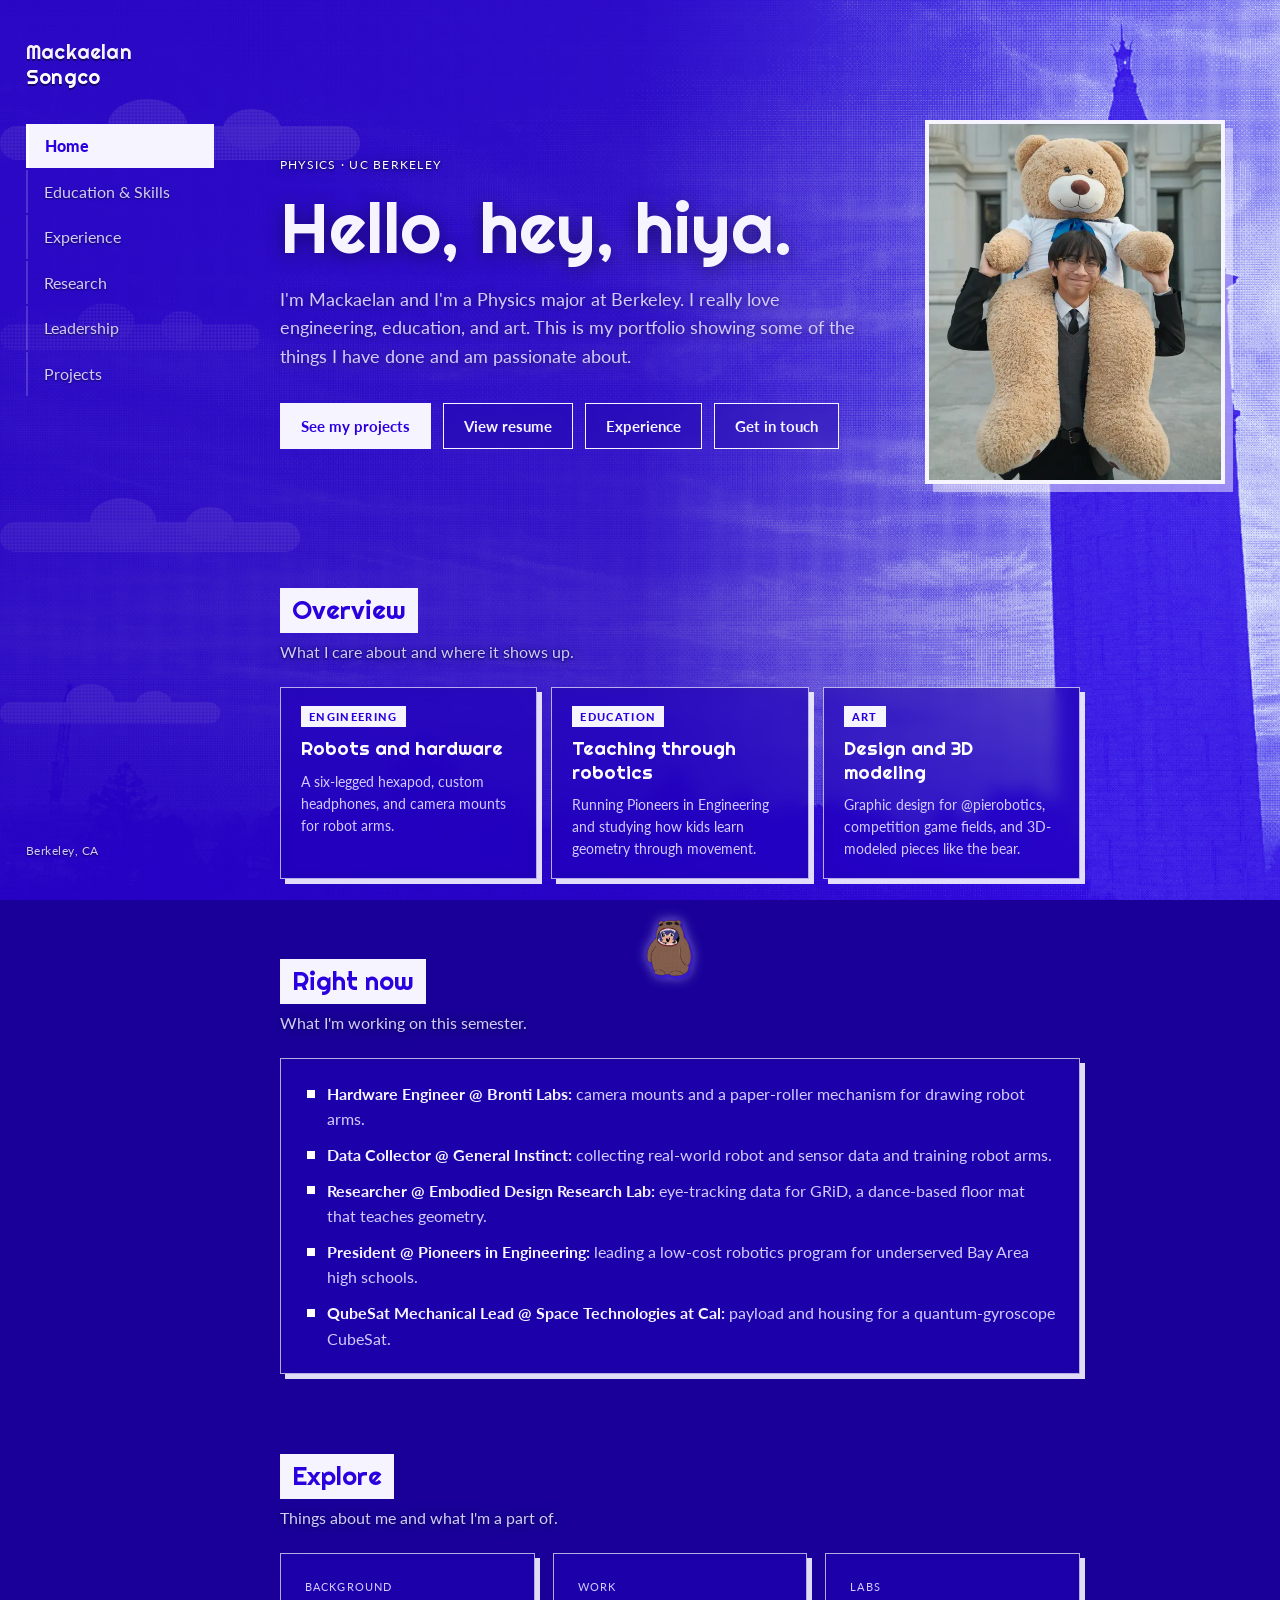
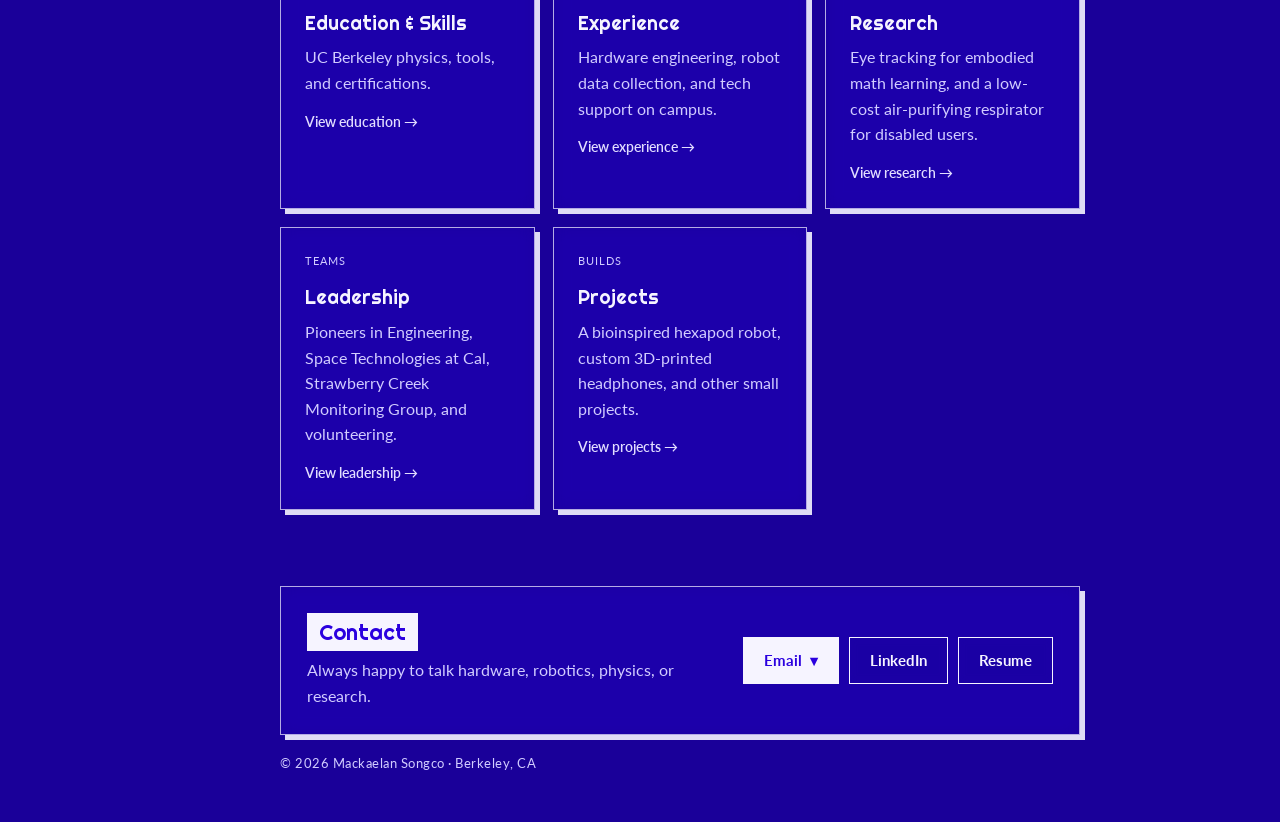
==== commit 7a99c236: "Overview: three interests (engineering, education, art) so it does not repeat Right now" ====
--- a/index.html
+++ b/index.html
@@ -51,12 +51,11 @@
   <section class="block">
     <div class="wrap">
       <h2>Overview</h2>
-      <p class="sub">What I'm up to right now.</p>
-      <div class="stats now">
-        <div class="stat"><i class="now-k">Studying</i><b>Physics at UC Berkeley</b><span>Bachelor of Arts, expected May 2028</span></div>
-        <div class="stat"><i class="now-k">Building</i><b>Robot hardware at Bronti Labs</b><span>Camera mounts and a paper-roller mechanism for robot arms</span></div>
-        <div class="stat"><i class="now-k">Researching</i><b>Eye tracking for GRiD</b><span>Embodied Design Research Lab at UC Berkeley</span></div>
-        <div class="stat"><i class="now-k">Leading</i><b>Pioneers in Engineering</b><span>President of a robotics program for Bay Area high schools</span></div>
+      <p class="sub">What I care about and where it shows up.</p>
+      <div class="stats focus">
+        <div class="stat"><i class="now-k">Engineering</i><b>Robots and hardware</b><span>A six-legged hexapod, custom headphones, and camera mounts for robot arms.</span></div>
+        <div class="stat"><i class="now-k">Education</i><b>Teaching through robotics</b><span>Running Pioneers in Engineering and studying how kids learn geometry through movement.</span></div>
+        <div class="stat"><i class="now-k">Art</i><b>Design and 3D modeling</b><span>Graphic design for @pierobotics, competition game fields, and 3D-modeled pieces like the bear.</span></div>
       </div>
     </div>
   </section>
--- a/style.css
+++ b/style.css
@@ -654,10 +654,12 @@
 @media (prefers-reduced-motion: reduce) { .haruka, .haruka .hk-sway, .haruka img { animation: none; } .haruka { top: 12px; } .hk-fx { display: none; } }
 @media print { .haruka, .hk-fx { display: none; } }
 
-/* ---------- Overview: what I'm up to right now ---------- */
-/* The home page overview is a snapshot of current work instead of numbers: each card has a small
-   white label (Studying, Building, ...), a short title, and one line of detail. */
-.stats.now .stat { display: flex; flex-direction: column; align-items: flex-start; gap: 6px; }
-.stats.now .now-k { font: 900 11px/1 Lato, sans-serif; font-style: normal; letter-spacing: .12em; text-transform: uppercase;
+/* ---------- Overview: what I care about ---------- */
+/* The home page overview shows three interests instead of numbers: each card has a small white
+   label (Engineering, Education, Art), a short title, and one line about where it shows up. */
+.stats.focus { grid-template-columns: repeat(3, 1fr); }
+@media (max-width: 640px) { .stats.focus { grid-template-columns: 1fr; } }
+.stats.focus .stat { display: flex; flex-direction: column; align-items: flex-start; gap: 6px; }
+.stats.focus .now-k { font: 900 11px/1 Lato, sans-serif; font-style: normal; letter-spacing: .12em; text-transform: uppercase;
   background: #f6f4ff; color: #2b00df; padding: 5px 8px; text-shadow: none; }
-.stats.now .stat b { font: 19px/1.25 Righteous, "Trebuchet MS", sans-serif; color: #fff; margin-top: 4px; }
+.stats.focus .stat b { font: 19px/1.25 Righteous, "Trebuchet MS", sans-serif; color: #fff; margin-top: 4px; }
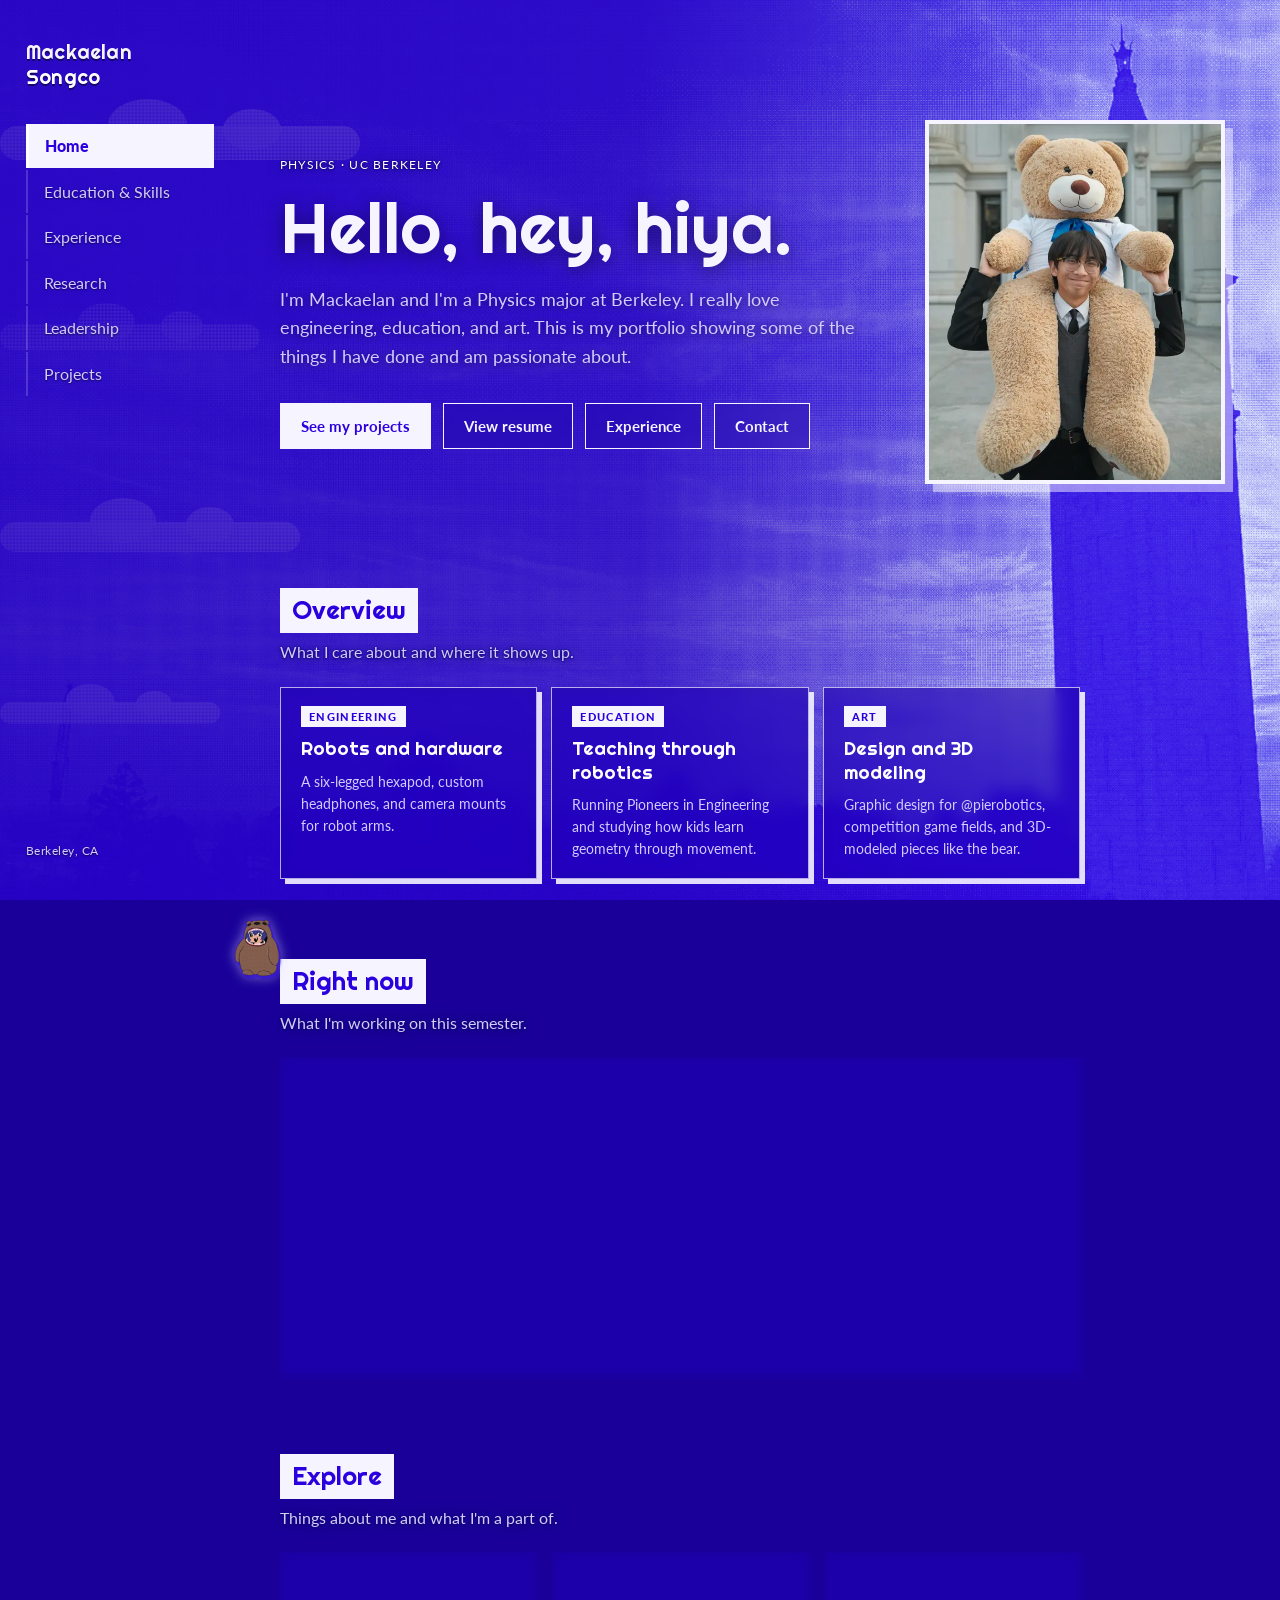
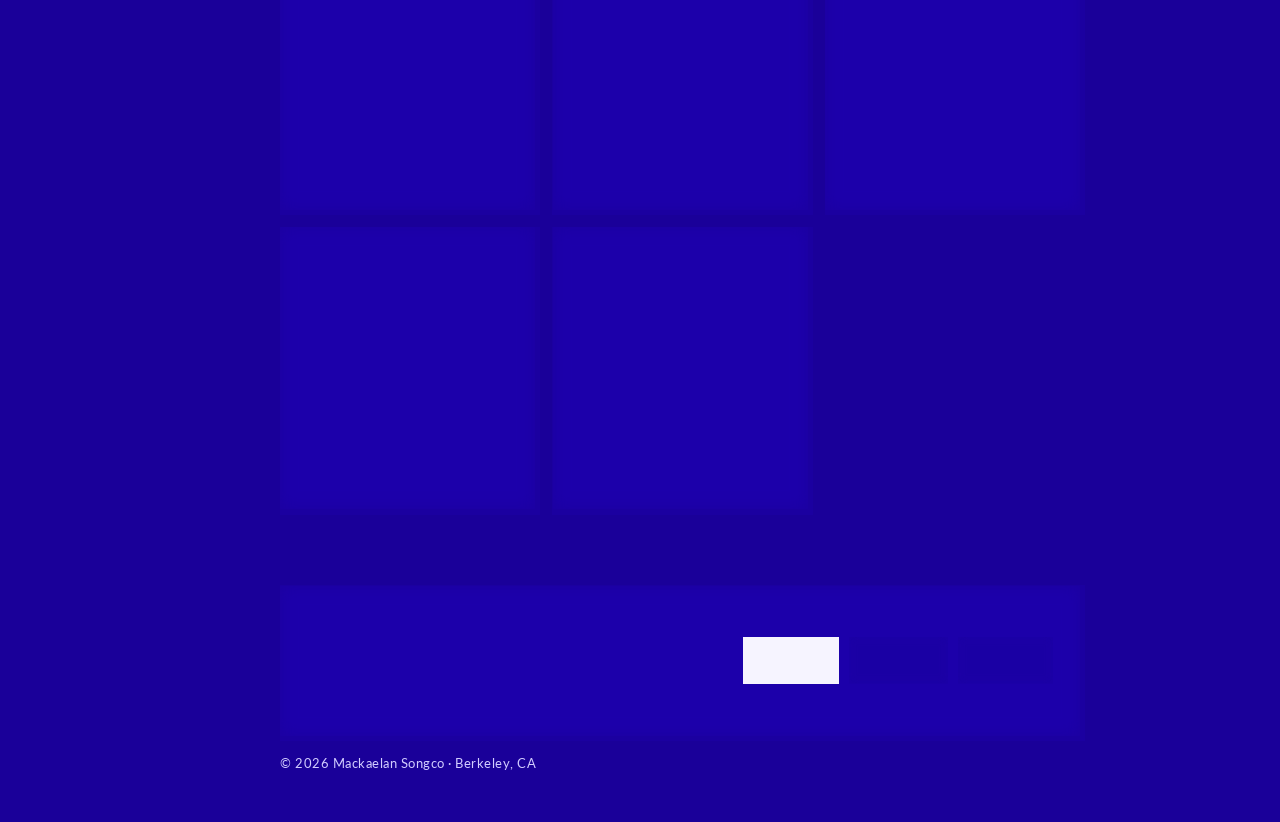
==== commit 307dbf50: "Change button text from 'Get in touch' to 'Contact'" ====
--- a/index.html
+++ b/index.html
@@ -41,7 +41,7 @@
         <a class="btn primary" href="projects.html">See my projects</a>
         <a class="btn" href="Mackaelan%20Songco%20Resume.pdf" data-open-resume>View resume</a>
         <a class="btn" href="experience.html">Experience</a>
-        <a class="btn" href="#contact">Get in touch</a>
+        <a class="btn" href="#contact">Contact</a>
       </div>
       </div>
       <figure class="hero-photo"><img src="portrait.webp" alt="Mackaelan holding up a giant teddy bear on their shoulders in front of a campus building" width="560" height="680" onerror="this.parentElement.hidden = true"></figure>
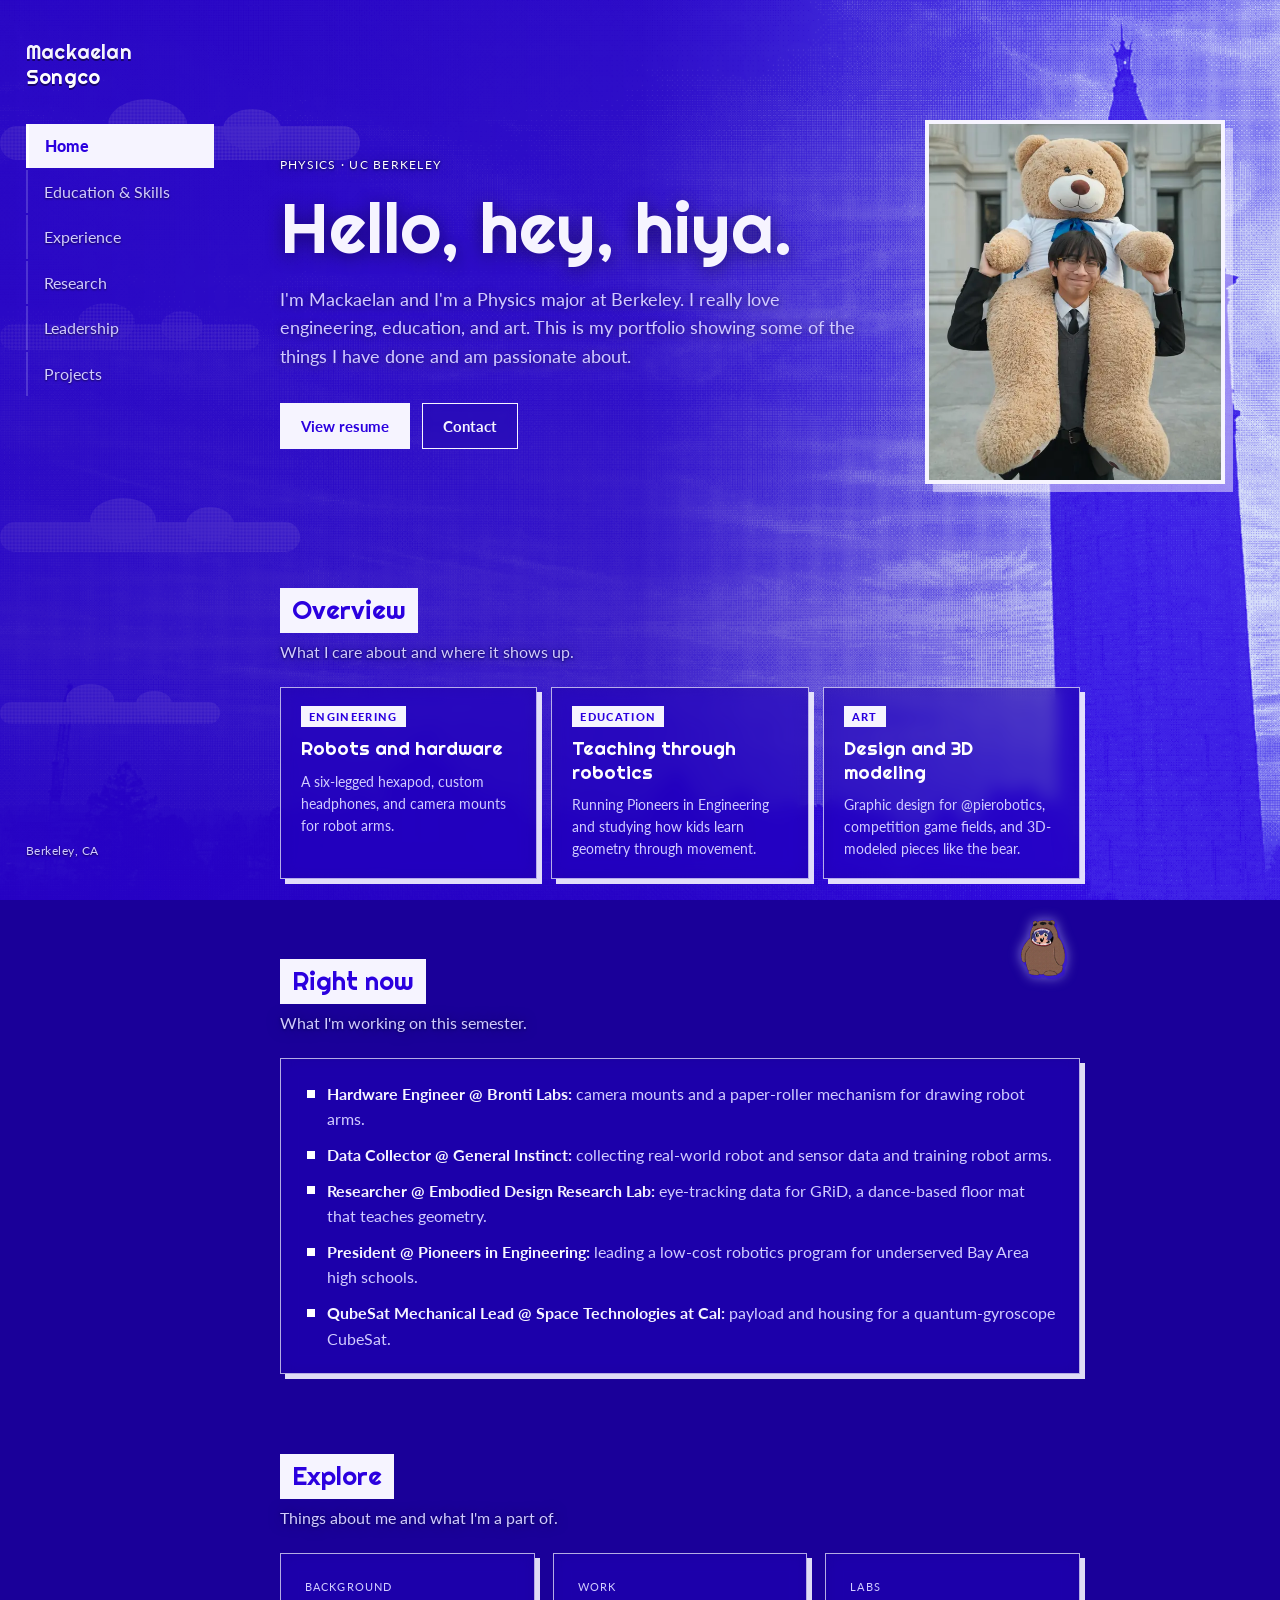
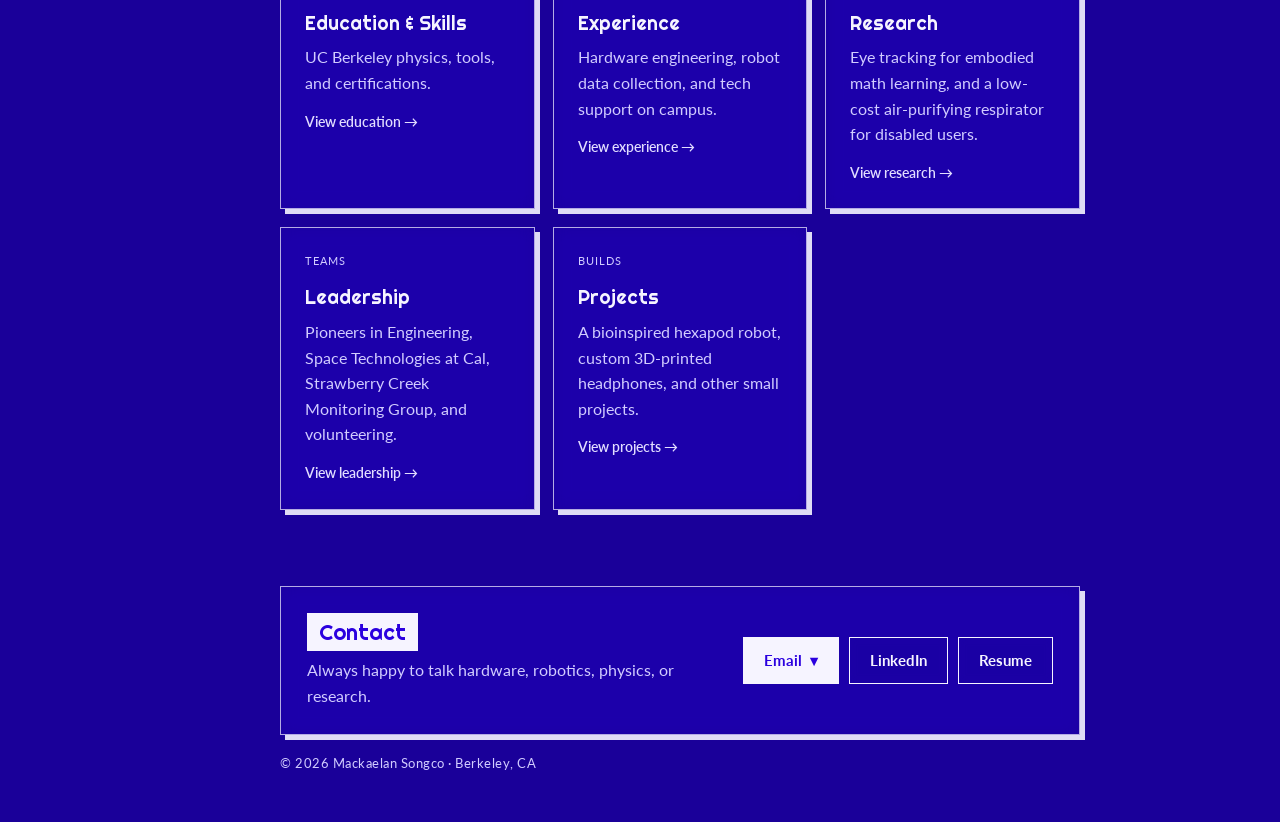
==== commit d55a4304: "Home: drop hero buttons that repeat the Explore cards" ====
--- a/index.html
+++ b/index.html
@@ -38,9 +38,7 @@
         This is my portfolio showing some of the things I have done and am passionate about.
       </p>
       <div class="btns">
-        <a class="btn primary" href="projects.html">See my projects</a>
-        <a class="btn" href="Mackaelan%20Songco%20Resume.pdf" data-open-resume>View resume</a>
-        <a class="btn" href="experience.html">Experience</a>
+        <a class="btn primary" href="Mackaelan%20Songco%20Resume.pdf" data-open-resume>View resume</a>
         <a class="btn" href="#contact">Contact</a>
       </div>
       </div>
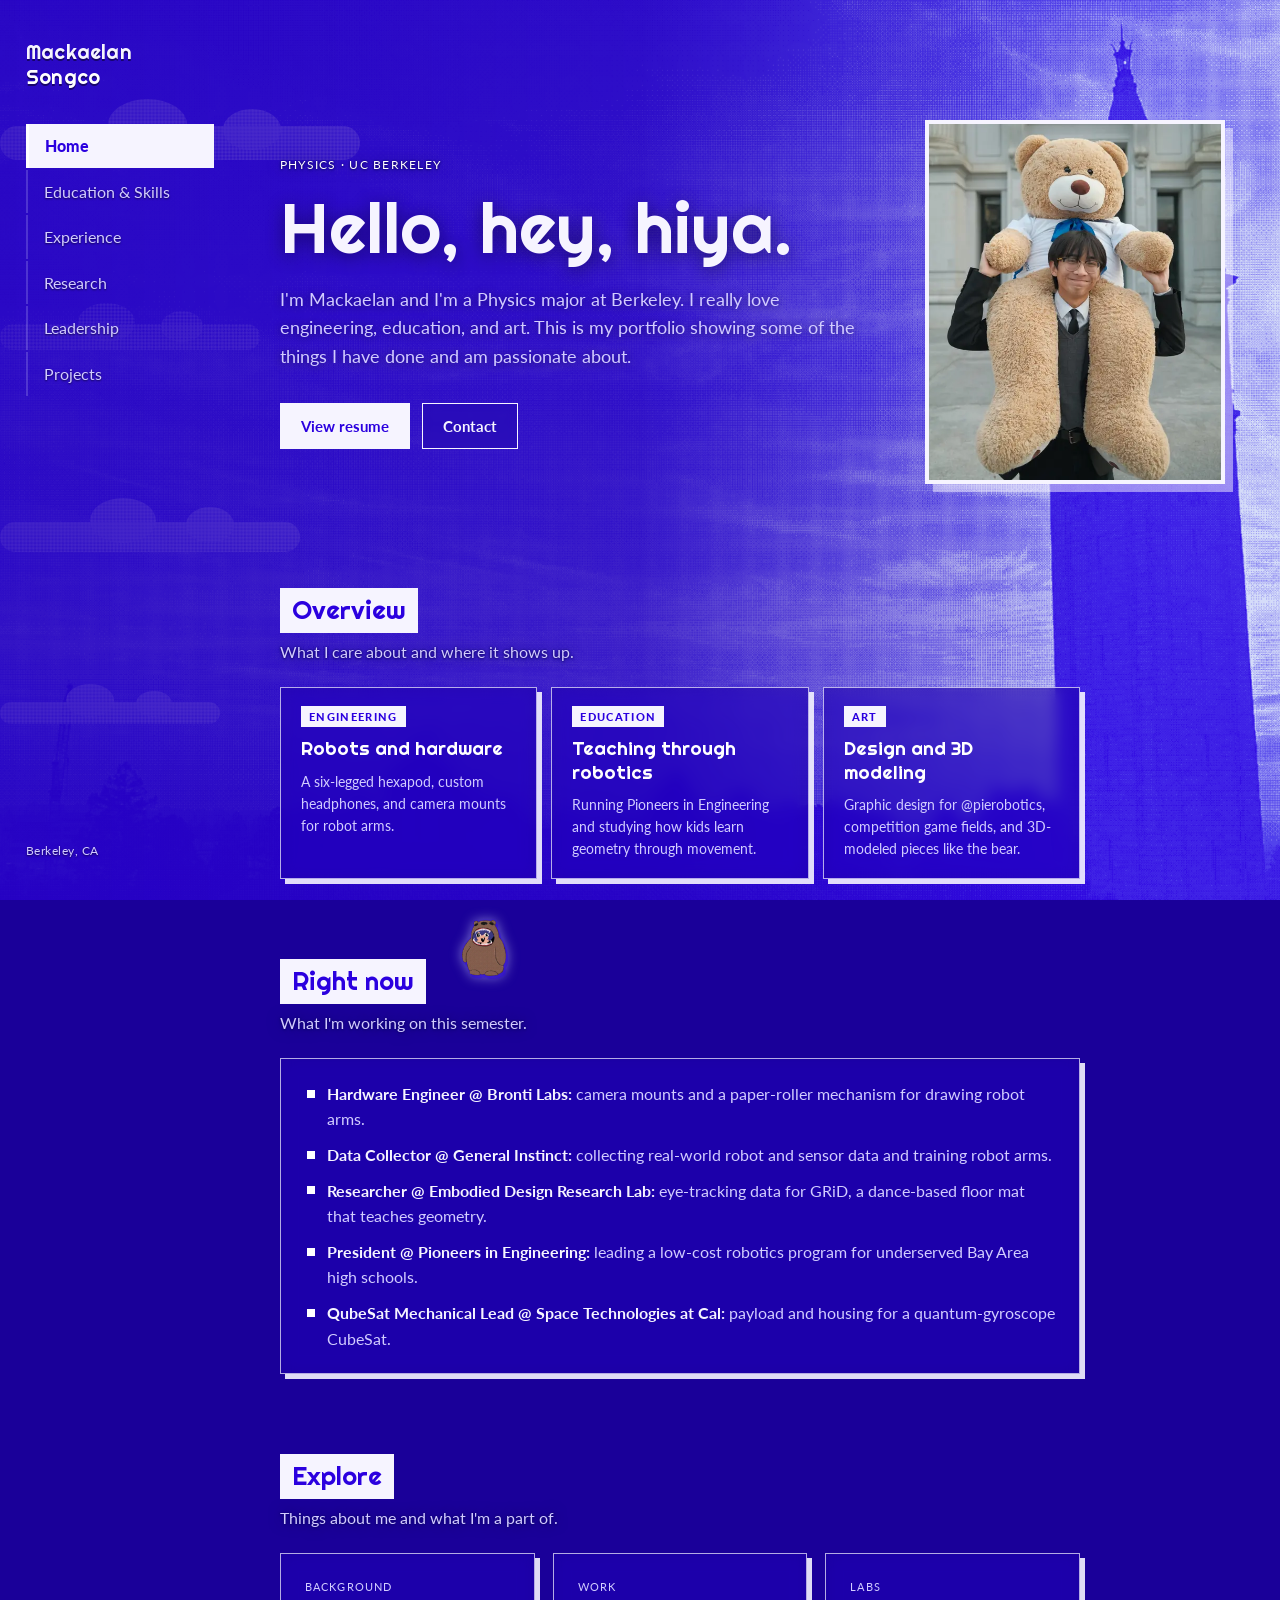
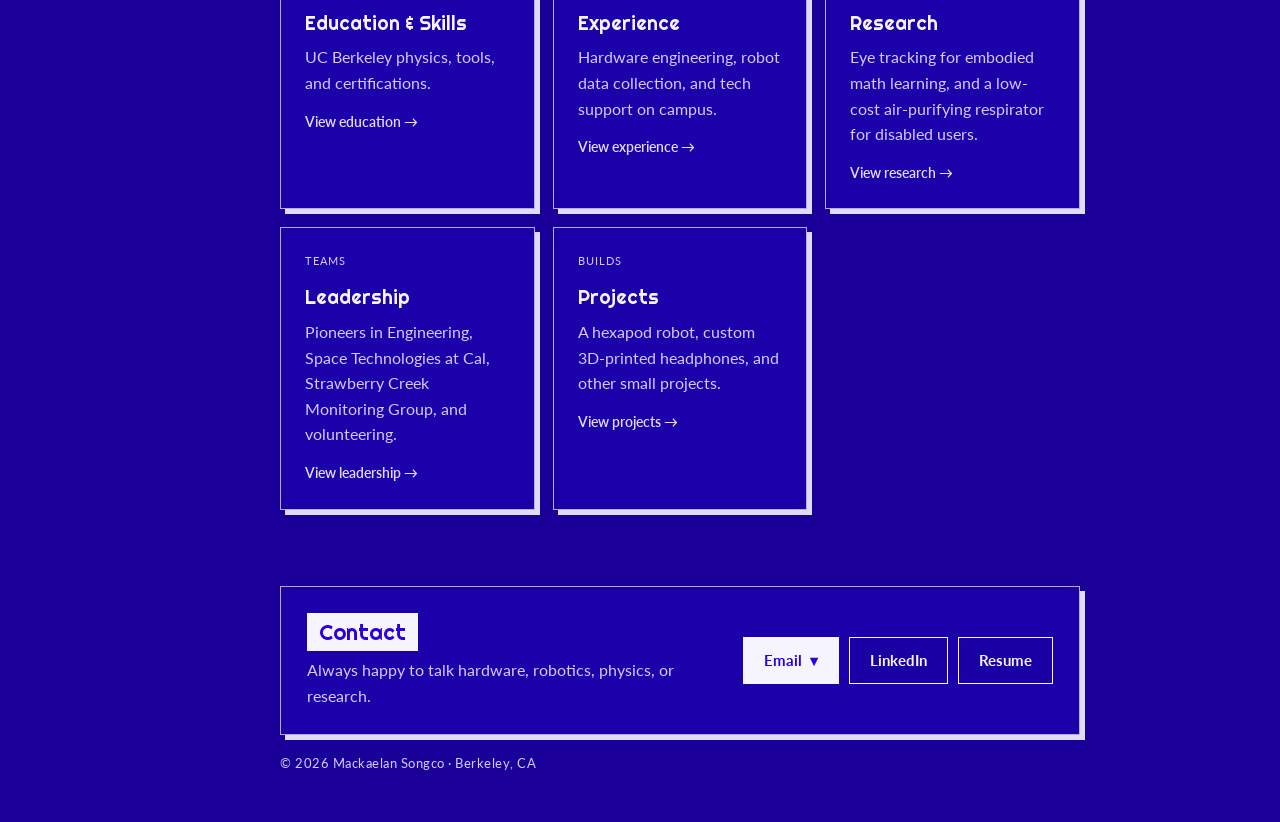
==== commit c01f2c1c: "Simplify project description in index.html" ====
--- a/index.html
+++ b/index.html
@@ -106,7 +106,7 @@
         <a class="card" href="projects.html">
           <p class="kicker">Builds</p>
           <h3>Projects</h3>
-          <p>A bioinspired hexapod robot, custom 3D-printed headphones, and other small projects.</p>
+          <p>A hexapod robot, custom 3D-printed headphones, and other small projects.</p>
           <span class="go">View projects →</span>
         </a>
       </div>
--- a/style.css
+++ b/style.css
@@ -663,3 +663,11 @@
 .stats.focus .now-k { font: 900 11px/1 Lato, sans-serif; font-style: normal; letter-spacing: .12em; text-transform: uppercase;
   background: #f6f4ff; color: #2b00df; padding: 5px 8px; text-shadow: none; }
 .stats.focus .stat b { font: 19px/1.25 Righteous, "Trebuchet MS", sans-serif; color: #fff; margin-top: 4px; }
+
+
+/* Gallery captions under the main photo */
+.dlg-caption { margin: .6rem 0 0; font-size: .92rem; line-height: 1.4; opacity: .85; }
+.dlg-caption.ph { font-style: italic; }
+
+/* Keep tall photos inside the 4:3 project viewer, centred */
+html body .project-dialog .dlg-main > img { aspect-ratio: 4 / 3; height: auto; object-fit: cover; }
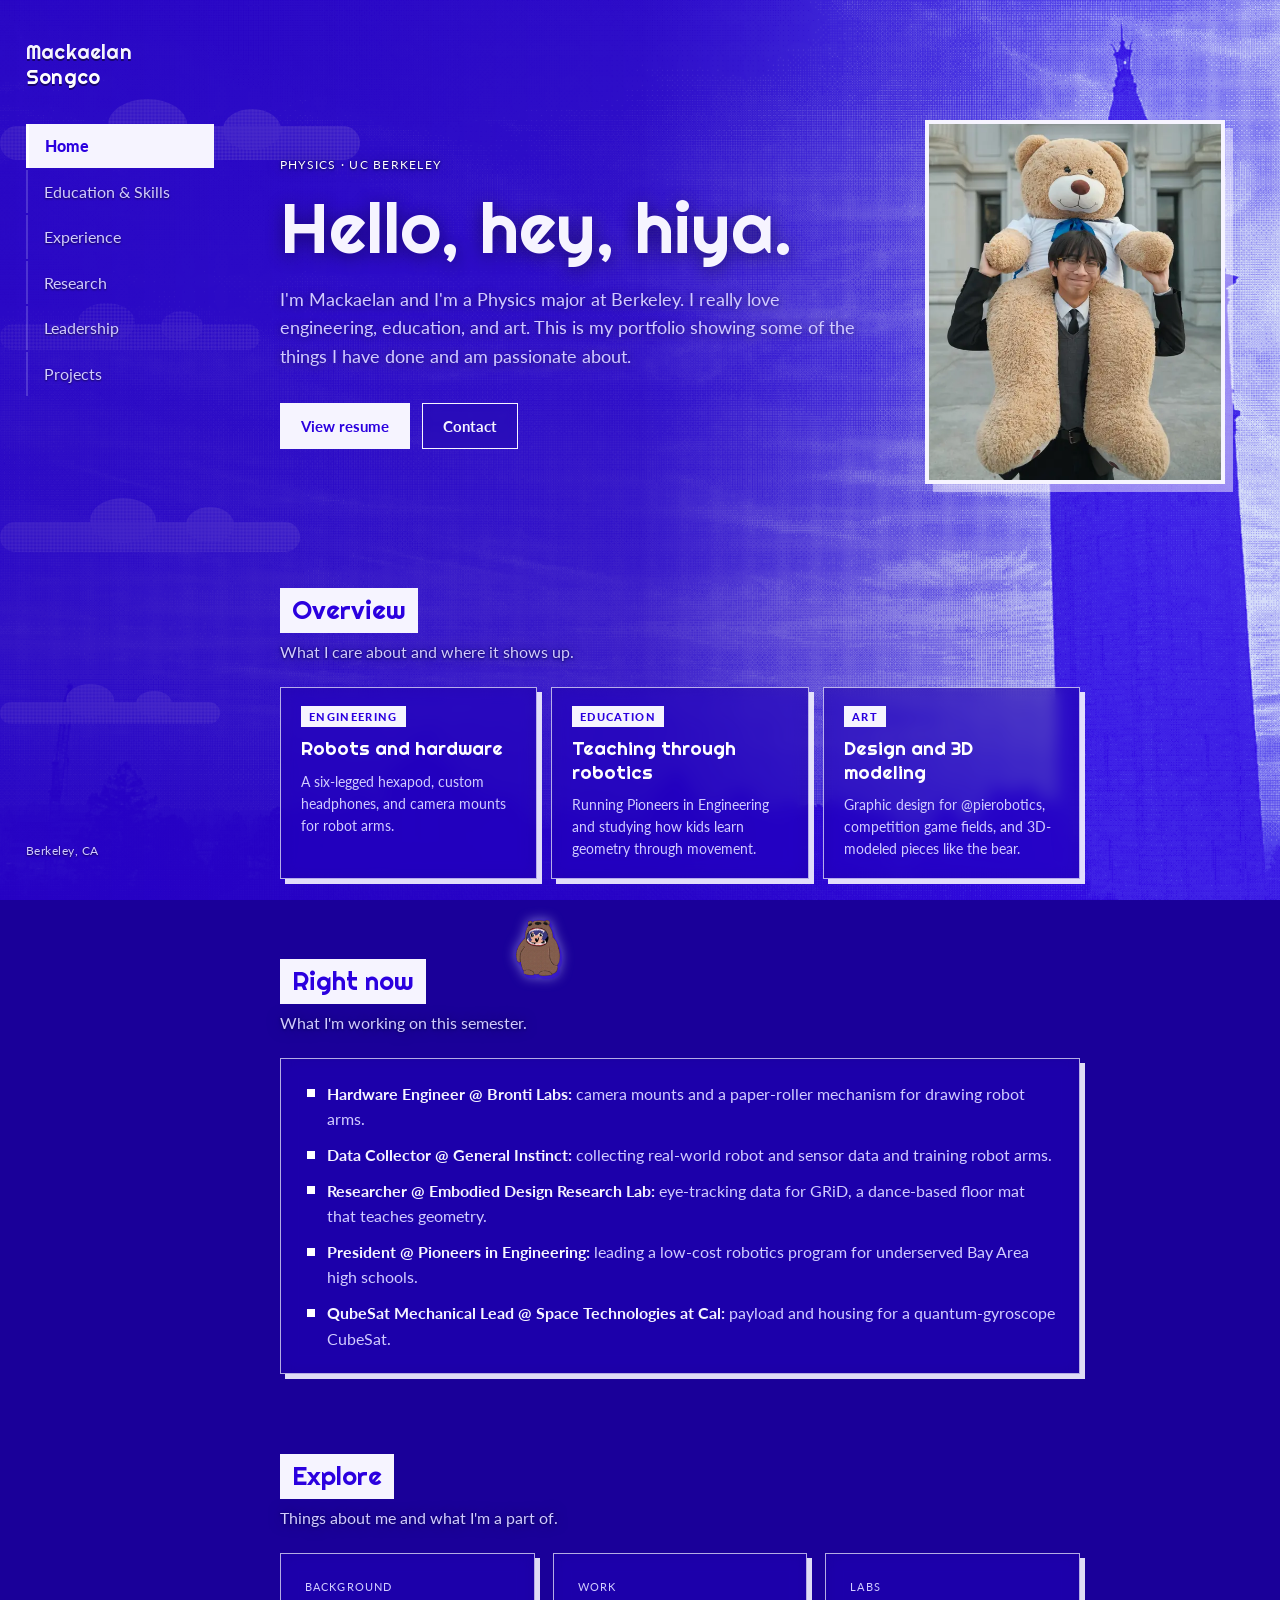
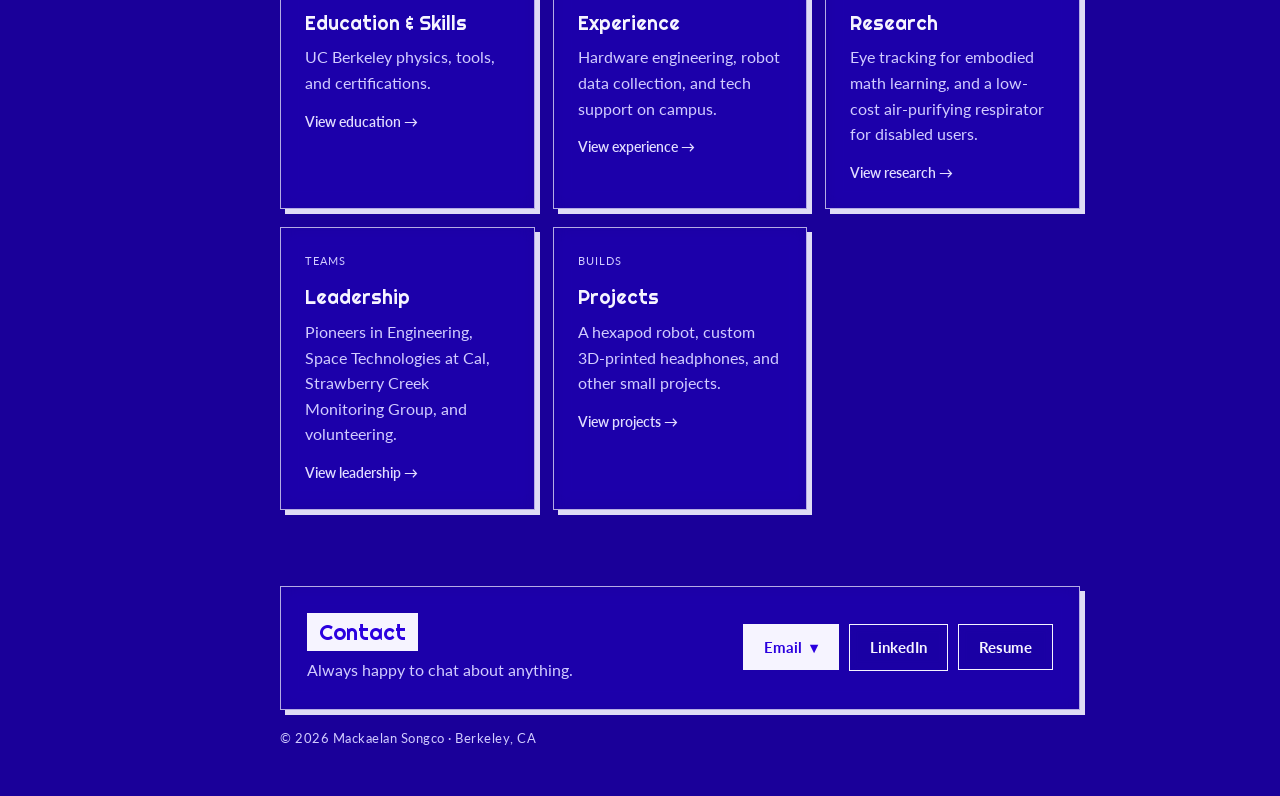
==== commit 73e65d73: "Update contact blurb" ====
--- a/index.html
+++ b/index.html
@@ -120,7 +120,7 @@
     <div class="card contact-card">
       <div>
         <h2>Contact</h2>
-        <p class="sub">Always happy to talk hardware, robotics, physics, or research.</p>
+        <p class="sub">Always happy to chat about anything.</p>
       </div>
       <div class="links">
         <details class="email-box">
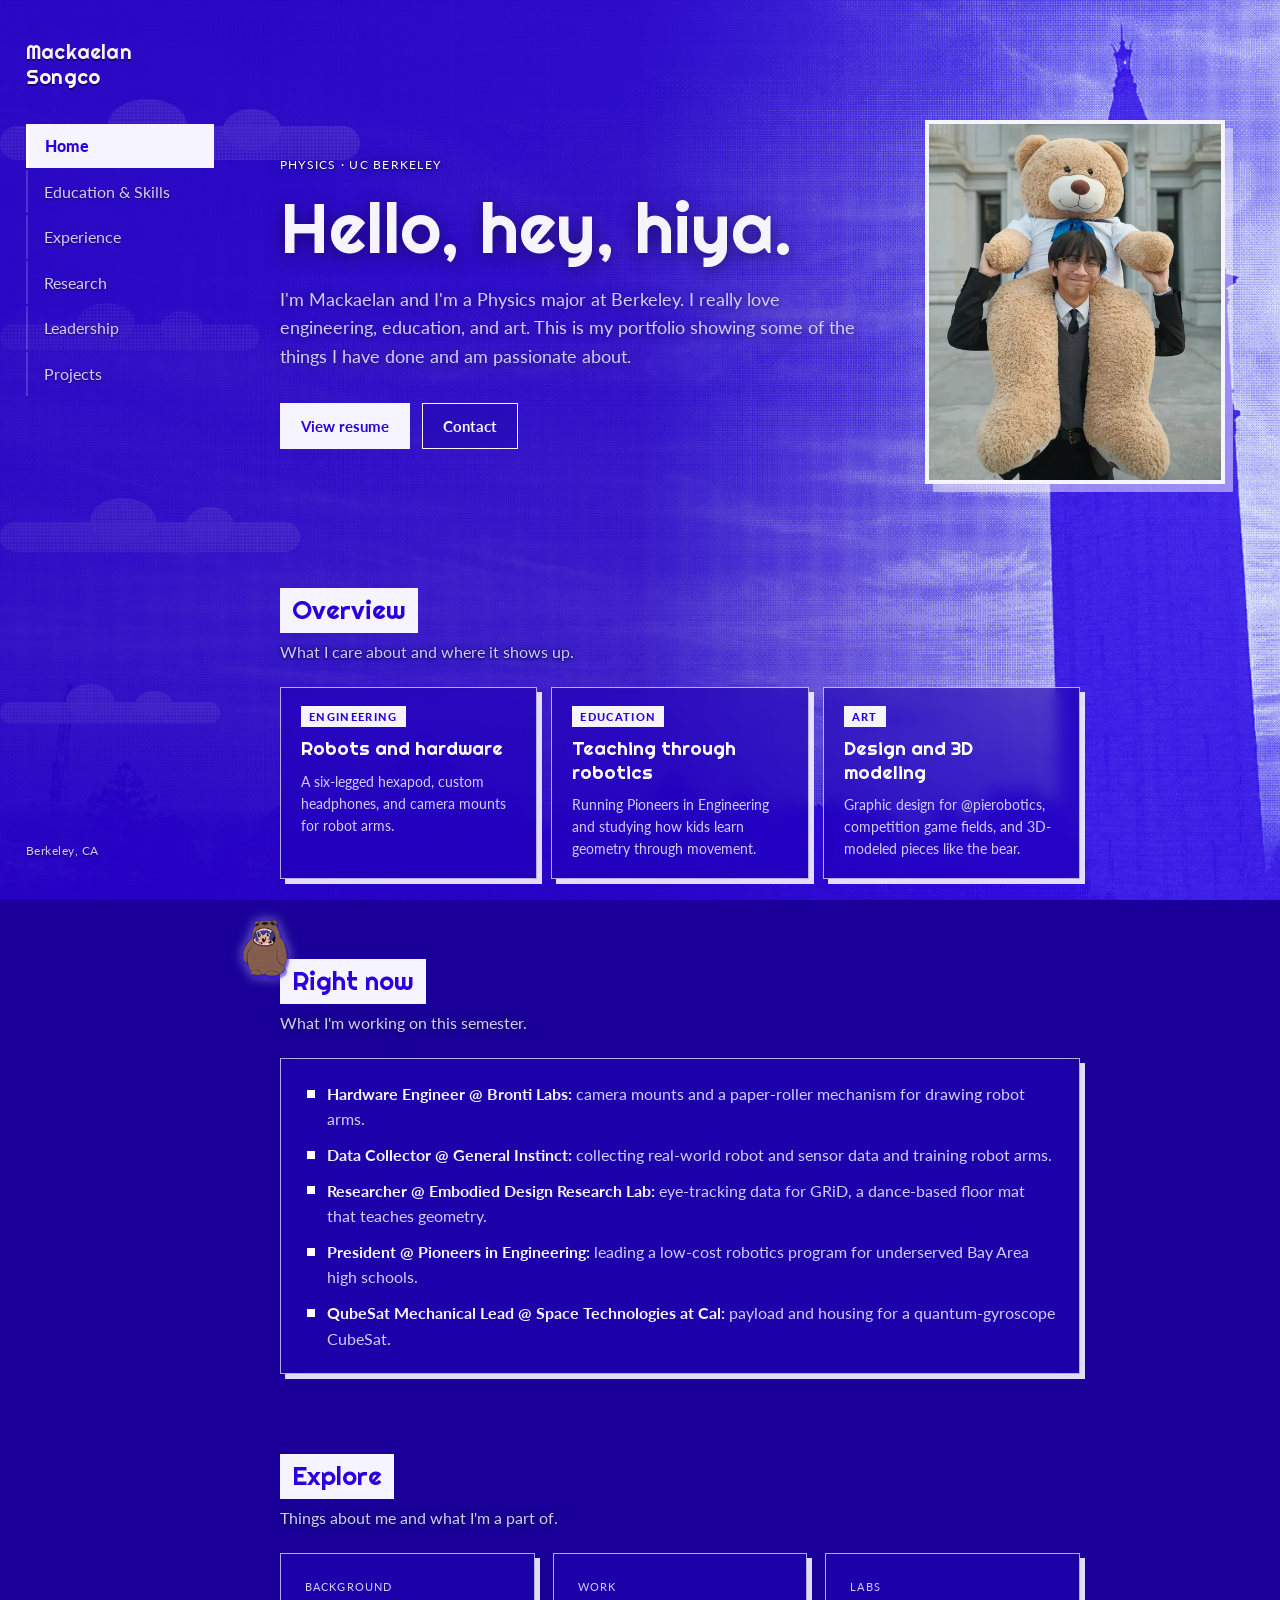
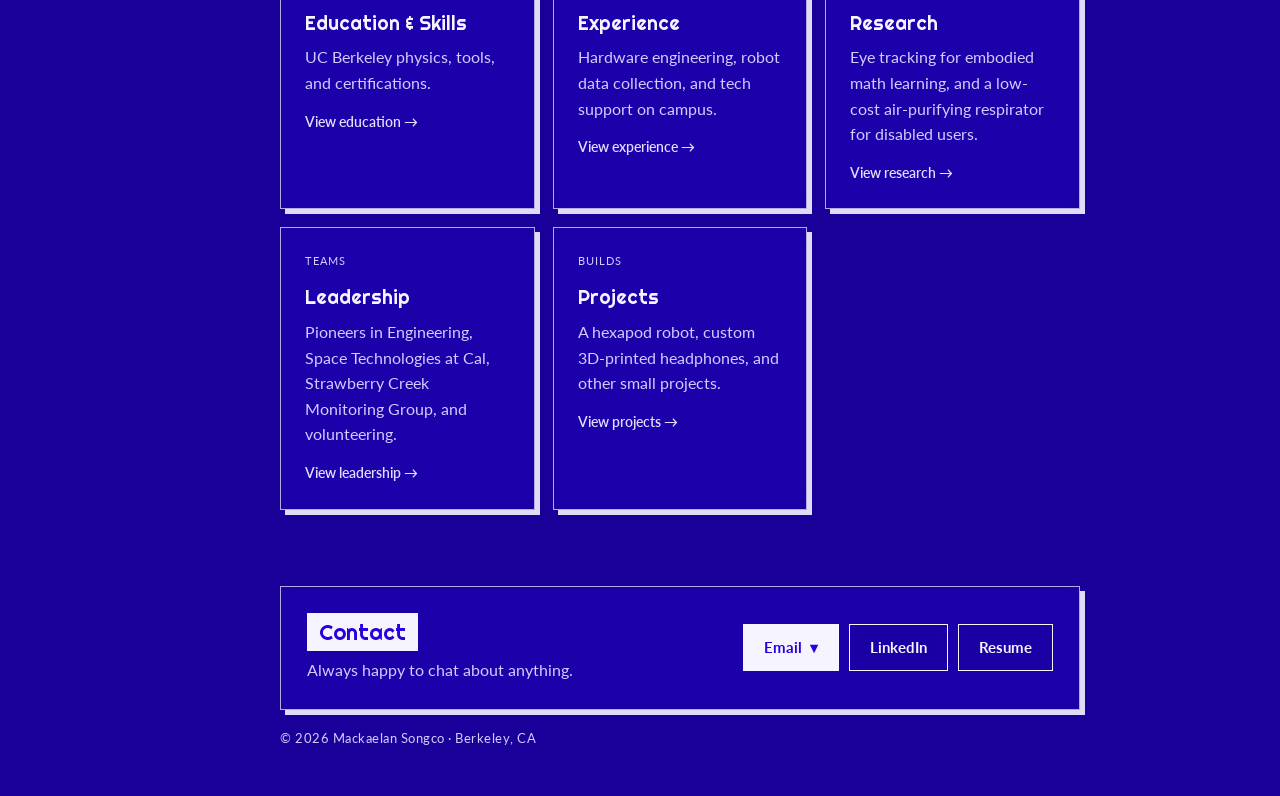
==== commit 4f6c81e7: "Open LinkedIn link in a new tab" ====
--- a/index.html
+++ b/index.html
@@ -130,7 +130,7 @@
             <a href="mailto:mackaelansongco@gmail.com">mackaelansongco@gmail.com</a>
           </div>
         </details>
-        <a class="btn" href="https://www.linkedin.com/in/mackaelan-songco-5a1137248/">LinkedIn</a>
+        <a class="btn" href="https://www.linkedin.com/in/mackaelan-songco-5a1137248/" target="_blank" rel="noopener">LinkedIn</a>
         <a class="btn" href="Mackaelan%20Songco%20Resume.pdf" data-open-resume>Resume</a>
       </div>
     </div>
--- a/style.css
+++ b/style.css
@@ -671,3 +671,7 @@
 
 /* Keep tall photos inside the 4:3 project viewer, centred */
 html body .project-dialog .dlg-main > img { aspect-ratio: 4 / 3; height: auto; object-fit: cover; }
+
+/* Slider under a 3D model with moving parts (the claw). */
+.model3d-slider { display: flex; align-items: center; gap: .75rem; margin: .7rem 0 0; font-size: .9rem; }
+.model3d-slider input { flex: 1; accent-color: #ee8cff; }
